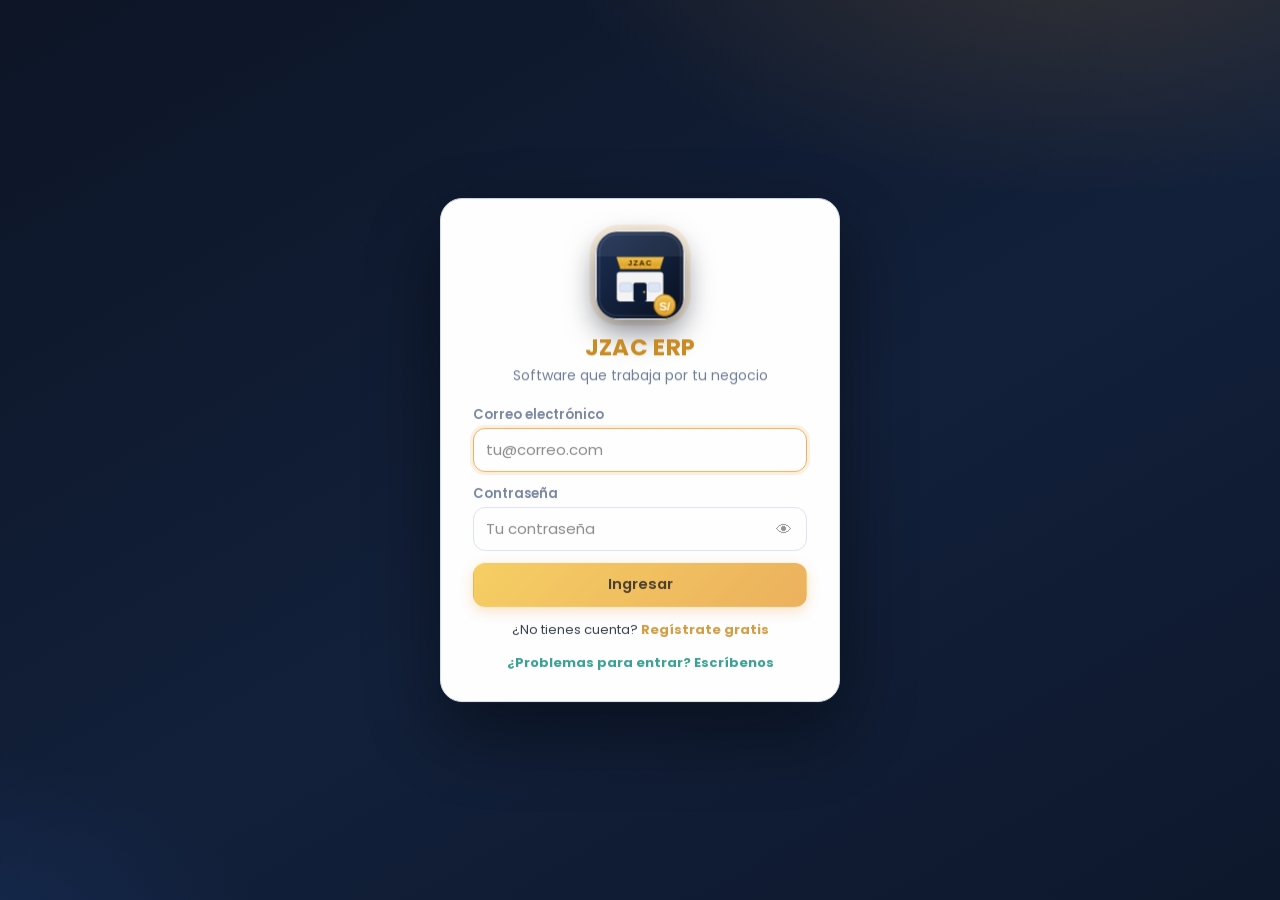
==== erp/index.html @ c8a7e1b5 "ERP v1.18.1: corrige documentos fiscales y consulta DNI/RUC en ventas y clientes" ====
<!DOCTYPE html>
<html lang="es">
<head>
  <meta charset="UTF-8">
  <meta name="viewport" content="width=device-width, initial-scale=1.0, viewport-fit=cover">
  <meta name="theme-color" content="#0D1526">
  <meta name="mobile-web-app-capable" content="yes">
  <meta name="apple-mobile-web-app-capable" content="yes">
  <meta name="apple-mobile-web-app-status-bar-style" content="default">
  <meta name="apple-mobile-web-app-title" content="JZAC ERP">
  <meta name="description" content="JZAC ERP - Sistema de gestion empresarial: ventas, inventario, fiados y reportes.">
  <title>JZAC ERP</title>
  <link rel="manifest" href="./manifest.json">
  <link rel="apple-touch-icon" href="./icons/icon-192.png">
  <link rel="icon" href="./icons/icon-192.png">
  <link rel="preload" as="font" type="font/woff2" href="./css/fonts/poppins-700.woff2" crossorigin>
  <link rel="preload" as="font" type="font/woff2" href="./css/fonts/poppins-500.woff2" crossorigin>
  <link rel="stylesheet" href="./css/app.css">
</head>
<body>
  <div id="toast"></div>
  <div id="modal-root"></div>
  <div id="app">
    <div id="splash" class="splash">
      <img src="./icons/icono.svg" alt="JZAC ERP" class="splash-logo">
      <h1>JZAC ERP</h1>
      <p>Software que trabaja por tu negocio</p>
    </div>
  </div>
  <script src="./lib/gsap.min.js"></script>
  <script src="./js/db.js"></script>
  <script src="./js/license.js"></script>
  <script src="./js/auth.js"></script>
  <script src="./js/ui.js"></script>
  <script src="./js/padron.js"></script>
  <script src="./js/scanner.js"></script>
  <script src="./js/modules/cajon.js"></script>
  <script src="./js/modules/backup.js"></script>
  <script src="./js/modules/dashboard.js"></script>
  <script src="./js/modules/ventas.js"></script>
  <script src="./js/modules/inventario.js"></script>
  <script src="./js/modules/clientes.js"></script>
  <script src="./js/modules/fiados.js"></script>
  <script src="./js/modules/proveedores.js"></script>
  <script src="./js/modules/gastos.js"></script>
  <script src="./js/modules/caja.js"></script>
  <script src="./js/modules/reportes.js"></script>
  <script src="./js/modules/config.js"></script>
  <script src="./js/app.js"></script>
</body>
</html>
---- erp/css/app.css ----
@font-face { font-family: 'Poppins'; font-style: normal; font-weight: 400; font-display: swap; src: url('./fonts/poppins-400.woff2') format('woff2'); }
@font-face { font-family: 'Poppins'; font-style: normal; font-weight: 500; font-display: swap; src: url('./fonts/poppins-500.woff2') format('woff2'); }
@font-face { font-family: 'Poppins'; font-style: normal; font-weight: 600; font-display: swap; src: url('./fonts/poppins-600.woff2') format('woff2'); }
@font-face { font-family: 'Poppins'; font-style: normal; font-weight: 700; font-display: swap; src: url('./fonts/poppins-700.woff2') format('woff2'); }

/* ============================================================
   JZAC ERP · Design System 1.8 — navy + dorado
   ============================================================ */
:root {
  --navy: #0A1020;
  --navy-2: #0D1526;
  --navy-3: #12203A;
  --navy-4: #1A2A4A;
  --oro: #E9A13B;
  --dorado: #E9A13B;
  --oro-c: #F5C542;
  --oro-osc: #C9891C;
  --grad-oro: linear-gradient(135deg, #F5C542, #E9A13B);
  --grad-navy: linear-gradient(160deg, #0D1526, #0A1020);

  --bg: #F2F5FA;
  --superficie: #FFFFFF;
  --superficie-2: #E8EDF6;
  --borde: #D6DFEE;
  --borre-suave: #E3EAF5;
  --texto: #0D1526;
  --texto-suave: #5C6E8C;
  --verde: #0E8450;
  --verde-c: #18B268;
  --rojo: #E5484D;
  --rojo-osc: #C62A2F;
  --naranja: #E8890C;
  --azul: #2B6DE5;
  --gris: #6B7A99;
  --sombra: 0 8px 28px rgba(10, 16, 32, .08);
  --sombra-alta: 0 18px 50px rgba(10, 16, 32, .16);
  --radio: 16px;
  --radio-ctrl: 12px;
}
[data-tema='oscuro'] {
  --navy: #E8EEFA;
  --bg: #0A1020;
  --superficie: #121B31;
  --superficie-2: #18233D;
  --borre-suave: #1C2947;
  --borde: #243354;
  --texto: #E8EEFA;
  --texto-suave: #8FA1C2;
  --verde: #16B96A;
  --verde-c: #22C55E;
  --rojo: #F2555A;
  --rojo-osc: #B3262B;
  --naranja: #F0A03C;
  --azul: #5A93F0;
  --gris: #7284A8;
  --oro: #F0B052;
  --dorado: #F0B052;
  --sombra: 0 8px 28px rgba(0, 0, 0, .35);
  --sombra-alta: 0 18px 50px rgba(0, 0, 0, .5);
}

* { margin: 0; padding: 0; box-sizing: border-box; }
html { -webkit-text-size-adjust: 100%; }
body {
  font-family: 'Poppins', system-ui, -apple-system, 'Segoe UI', Roboto, sans-serif;
  font-size: 15px; line-height: 1.45; color: var(--texto);
  background: var(--bg); min-height: 100dvh;
  transition: background .25s, color .25s;
}
b, strong { font-weight: 600; }
h1, h2, h3 { font-weight: 700; letter-spacing: -.01em; }
h1 { font-size: 1.45rem; }
h2 { font-size: 1.25rem; }
h3 { font-size: 1.05rem; }
a { color: var(--azul); }
img { max-width: 100%; }
input, select, textarea, button { font: inherit; color: inherit; }
:focus-visible { outline: 2px solid var(--oro); outline-offset: 1px; }
::selection { background: rgba(233, 161, 59, .3); }
.texto-suave { color: var(--texto-suave); }
.rojo { color: var(--rojo); }

/* ---------- botones ---------- */
.btn {
  display: inline-flex; align-items: center; justify-content: center; gap: 7px;
  padding: 10px 16px; min-height: 42px; border: 1px solid var(--borde);
  border-radius: var(--radio-ctrl); background: var(--superficie); color: var(--texto);
  font-weight: 600; font-size: .92rem; cursor: pointer; text-decoration: none;
  transition: background .15s, border-color .15s, transform .12s, box-shadow .15s;
}
.btn:hover { border-color: var(--oro); }
.btn:active { transform: scale(.97); }
.btn-sm { padding: 6px 11px; min-height: 34px; font-size: .84rem; }
.btn-primario {
  background: var(--grad-oro); border-color: transparent; color: #241703;
  box-shadow: 0 4px 14px rgba(233, 161, 59, .35);
}
.btn-primario:hover { filter: brightness(1.06); box-shadow: 0 6px 18px rgba(233, 161, 59, .45); border-color: transparent; }
.btn-suave { background: var(--superficie-2); border-color: transparent; }
.btn-suave:hover { background: var(--borde); border-color: transparent; }
.btn-aceptar { background: var(--verde); border-color: transparent; color: #fff; }
.btn-aceptar:hover { filter: brightness(1.08); border-color: transparent; }
.btn-peligro { background: var(--rojo); border-color: transparent; color: #fff; }
.btn-peligro:hover { background: var(--rojo-osc); border-color: transparent; }
.btn-dorado { background: var(--grad-oro); border-color: transparent; color: #241703; }
.btn-dorado:hover { filter: brightness(1.06); border-color: transparent; }
.btn-whatsapp { background: var(--verde); border-color: transparent; color: #fff; }
.btn-whatsapp:hover { filter: brightness(1.08); border-color: transparent; }
.btn[disabled] { opacity: .5; cursor: not-allowed; }

/* ---------- nav lateral ---------- */
.nav {
  position: fixed; inset: 0 auto 0 0; width: 232px; z-index: 60;
  display: flex; flex-direction: column; gap: 2px; padding: 14px 10px;
  background: var(--grad-navy); color: #C9D4EA;
}
.nav-brand { display: flex; align-items: center; gap: 10px; padding: 6px 8px 14px; }
.nav-brand img { width: 34px; height: 34px; border-radius: 9px; }
.nav-brand div { font-weight: 700; color: #fff; line-height: 1.15; }
.nav-brand small { display: block; font-weight: 400; font-size: .72rem; color: var(--oro); }
.nav a {
  display: flex; align-items: center; gap: 10px; padding: 10px 12px;
  border-radius: var(--radio-ctrl); color: #C9D4EA; text-decoration: none;
  font-weight: 500; font-size: .9rem; transition: background .15s, color .15s;
}
.nav a:hover { background: rgba(233, 161, 59, .1); color: #fff; }
.nav a.active {
  background: var(--grad-oro); color: #241703; font-weight: 600;
  box-shadow: 0 4px 12px rgba(233, 161, 59, .3);
}
.nav a .ico { width: 20px; text-align: center; font-size: 1rem; }
#nav-scrim { display: none; }

/* ---------- main / topbar ---------- */
.main { margin-left: 232px; min-height: 100dvh; display: flex; flex-direction: column; }
.topbar {
  position: sticky; top: 0; z-index: 40; display: flex; align-items: center; gap: 14px;
  padding: 10px 18px;
  background: color-mix(in srgb, var(--superficie) 84%, transparent);
  backdrop-filter: saturate(180%) blur(10px);
  -webkit-backdrop-filter: saturate(180%) blur(10px);
  border-bottom: 1px solid var(--borde);
  box-shadow: 0 1px 0 rgba(233, 161, 59, .12);
}
.topbar h2 { font-size: 19px; font-weight: 800; letter-spacing: -.02em; flex: 1; }
.topbar-fecha { font-size: 13px; color: var(--texto-suave); font-variant-numeric: tabular-nums; white-space: nowrap; }
.topbar-user { font-size: 13px; color: var(--texto-suave); }
.topbar-user b { color: var(--texto); }
.btn-menu { display: none; }
#btn-tema { min-width: 74px; justify-content: center; }
.contenido { padding: 24px; max-width: 1120px; margin: 0 auto; width: 100%; flex: 1; }
.trial-bar {
  display: flex; align-items: center; justify-content: space-between; gap: 10px; flex-wrap: wrap;
  padding: 10px 18px; background: rgba(233, 161, 59, .14); border-bottom: 1px solid rgba(233, 161, 59, .3);
  color: var(--texto); font-size: .88rem;
}

/* ---------- secciones / tarjetas ---------- */
.seccion-titulo { display: flex; align-items: center; gap: 9px; font-size: 1.05rem; font-weight: 700; margin: 4px 0 12px; }
.seccion-titulo::before { content: ''; width: 5px; height: 20px; border-radius: 3px; background: var(--grad-oro); }
.card {
  min-width: 0;
  background: var(--superficie); border: 1px solid var(--borde); border-radius: var(--radio);
  padding: 16px; box-shadow: var(--sombra);
}
.stat { position: relative; min-height: 118px; padding-top: 18px; overflow: hidden; }
.stat .stat-titulo { font-size: 12.5px; color: var(--texto-suave); font-weight: 700; text-transform: uppercase; letter-spacing: .5px; padding-right: 52px; }
.stat .stat-valor {
  font-size: clamp(20px, 2.4vw, 28px); font-weight: 800; margin-top: 8px;
  white-space: nowrap; font-variant-numeric: tabular-nums; letter-spacing: -.6px; line-height: 1.15;
  overflow: hidden; text-overflow: ellipsis;
}
.stat .stat-icono {
  position: absolute; top: 16px; right: 16px;
  width: 40px; height: 40px;
  display: flex; align-items: center; justify-content: center;
  font-size: 20px; font-weight: 800;
  background: var(--bg); border: 1px solid var(--borde);
  border-radius: 12px; opacity: .95;
}
.stat.verde { border-top: 4px solid var(--verde-c); }
.stat.verde .stat-icono { color: var(--verde); }
.stat.dorado { border-top: 4px solid var(--oro); }
.stat.dorado .stat-icono { color: var(--oro-osc); }
.stat.rojo { border-top: 4px solid var(--rojo); }
.stat.rojo .stat-icono { color: var(--rojo); }
.stat.azul { border-top: 4px solid var(--azul); }
.stat.azul .stat-icono { color: var(--azul); }
.stat.gris { border-top: 4px solid var(--texto-suave); }
.stat.gris .stat-icono { color: var(--texto-suave); }
.resumen-general { display: grid; grid-template-columns: repeat(auto-fit, minmax(155px, 1fr)); gap: 12px; margin-bottom: 16px; }
.resumen-fila { display: flex; align-items: center; justify-content: space-between; padding: 9px 0; border-bottom: 1px dashed var(--borre-suave); font-size: .9rem; }
.resumen-fila:last-child { border-bottom: 0; }
.resumen-fila b { font-variant-numeric: tabular-nums; }

/* ---------- formularios ---------- */
label { display: block; font-size: .82rem; font-weight: 600; margin: 0 0 4px; color: var(--texto-suave); }
input, select, textarea {
  width: 100%; padding: 10px 12px; min-height: 44px; border: 1px solid var(--borde);
  border-radius: var(--radio-ctrl); background: var(--superficie); color: var(--texto);
  font-size: 15px; transition: border-color .15s, box-shadow .15s;
}
input:focus, select:focus, textarea:focus { border-color: var(--oro); box-shadow: 0 0 0 3px rgba(233, 161, 59, .18); outline: none; }
.fila { display: grid; grid-template-columns: minmax(0, 1fr) minmax(0, 1fr); gap: 12px; }
.campo { margin-bottom: 12px; }
.checks { display: flex; flex-direction: column; gap: 8px; }
.checks label { display: flex; align-items: center; gap: 8px; font-weight: 500; color: var(--texto); margin: 0; font-size: .88rem; }
.checks input { width: auto; min-height: auto; }

/* ---------- tablas ---------- */
.tabla-wrap { overflow-x: auto; border: 1px solid var(--borde); border-radius: var(--radio); background: var(--superficie); box-shadow: var(--sombra); }
table { width: 100%; border-collapse: collapse; font-size: .88rem; min-width: 560px; }
th {
  text-align: left; padding: 11px 13px; font-size: .7rem; font-weight: 700; text-transform: uppercase;
  letter-spacing: .06em; color: var(--texto-suave); background: var(--superficie-2); border-bottom: 1px solid var(--borde);
  white-space: nowrap;
}
td { padding: 11px 13px; border-bottom: 1px solid var(--borre-suave); vertical-align: middle; }
tr:last-child td { border-bottom: 0; }
tbody tr { transition: background .12s; }
tbody tr:hover { background: rgba(233, 161, 59, .05); }
.tabla-wrap a { color: var(--verde-c); font-weight: 600; text-decoration: underline; }
.num { text-align: right; font-variant-numeric: tabular-nums; }
.acciones { display: flex; gap: 6px; flex-wrap: wrap; }

/* ---------- badges ---------- */
.badge { display: inline-flex; align-items: center; padding: 3px 10px; border-radius: 99px; font-size: .72rem; font-weight: 700; }
.badge-verde { background: rgba(22, 185, 106, .16); color: var(--verde); }
.badge-rojo { background: rgba(229, 72, 77, .16); color: var(--rojo); }
.badge-dorado { background: rgba(233, 161, 59, .18); color: var(--oro-osc); }
[data-tema='oscuro'] .badge-dorado { color: var(--oro); }
.badge-azul { background: rgba(43, 109, 229, .16); color: var(--azul); }
.badge-gris { background: rgba(107, 122, 153, .16); color: var(--gris); }

/* ---------- modal ---------- */
.modal-fondo {
  position: fixed; inset: 0; z-index: 80; display: flex; align-items: center; justify-content: center;
  padding: 16px; background: rgba(10, 16, 32, .55); backdrop-filter: blur(3px);
}
.modal {
  width: 100%; max-width: 480px; max-height: 90dvh; overflow-y: auto;
  background: var(--superficie); border: 1px solid var(--borde); border-radius: var(--radio);
  padding: 18px; box-shadow: var(--sombra-alta); animation: modalSube .22s ease;
}
.modal.amplio { max-width: 720px; }
.modal-hdr { display: flex; align-items: center; justify-content: space-between; gap: 10px; margin-bottom: 14px; }
.modal-hdr .cierre {
  width: 34px; height: 34px; border: 0; border-radius: 10px; background: var(--superficie-2);
  color: var(--texto-suave); font-size: 1.2rem; cursor: pointer; transition: background .15s, color .15s;
}
.modal-hdr .cierre:hover { background: var(--rojo); color: #fff; }
.modal-pie { display: flex; justify-content: flex-end; gap: 8px; flex-wrap: wrap; margin-top: 16px; }
@keyframes modalSube { from { opacity: 0; transform: translateY(14px) scale(.98); } to { opacity: 1; transform: none; } }

/* ---------- toasts ---------- */
#toast { position: fixed; bottom: calc(22px + env(safe-area-inset-bottom, 0px)); left: 50%; transform: translateX(-50%); z-index: 90; display: flex; flex-direction: column; gap: 8px; align-items: center; pointer-events: none; }
.toast-item {
  padding: 11px 18px; border-radius: 999px; background: var(--navy-3); color: #fff;
  font-size: .88rem; font-weight: 600; box-shadow: var(--sombra-alta); border: 1px solid rgba(233, 161, 59, .35);
}
[data-tema='oscuro'] .toast-item { background: #1A2A4A; }
.toast-item.bien { background: var(--verde); border-color: transparent; box-shadow: 0 10px 26px rgba(14, 132, 80, .4); }
.toast-item.mal { background: var(--rojo); border-color: transparent; box-shadow: 0 10px 26px rgba(229, 72, 77, .4); }

/* ---------- vacío ---------- */
.vacio { text-align: center; padding: 44px 18px; color: var(--texto-suave); }
.vacio .big { font-size: 2.6rem; margin-bottom: 8px; }

/* ---------- splash ---------- */
.splash {
  position: fixed; inset: 0; z-index: 200; display: flex; flex-direction: column; align-items: center; justify-content: center; gap: 14px;
  background: radial-gradient(1.2fr 1.2fr at 50% 38%, #12203A 0%, #0A1020 62%); color: #fff;
  transition: opacity .4s, visibility .4s;
}
.splash.hidden { opacity: 0; visibility: hidden; pointer-events: none; }
.splash-logo { width: 86px; height: 86px; border-radius: 22px; box-shadow: 0 0 0 3px rgba(233, 161, 59, .5), 0 14px 40px rgba(0, 0, 0, .45); animation: respiro 2s ease-in-out infinite; }
.splash h1 { color: var(--oro-c); font-size: 1.3rem; letter-spacing: .02em; }
.splash p { color: #8FA1C2; font-size: .85rem; }
@keyframes respiro { 0%, 100% { transform: scale(1); } 50% { transform: scale(1.05); } }

/* ---------- auth / licencia ---------- */
.auth {
  min-height: 100dvh; display: flex; align-items: center; justify-content: center; padding: 20px;
  background:
    radial-gradient(900px 480px at 85% -10%, rgba(233, 161, 59, .18), transparent 60%),
    radial-gradient(700px 420px at -10% 110%, rgba(43, 109, 229, .16), transparent 60%),
    linear-gradient(150deg, #0D1526 0%, #12203A 55%, #0A1020 140%);
}
.auth-caja {
  background: var(--superficie); border: 1px solid var(--borde);
  border-radius: 22px; padding: 32px; width: 100%; max-width: 400px;
  box-shadow: 0 30px 80px rgba(0, 0, 0, .45);
}
.auth-logo { display: flex; justify-content: center; margin-bottom: 12px; }
.auth-logo img {
  width: 88px; height: 88px; border-radius: 24px;
  box-shadow: 0 12px 28px rgba(10, 16, 32, .5), 0 0 0 6px rgba(233, 161, 59, .16);
}
.auth-titulo { text-align: center; font-size: 23px; font-weight: 800; color: var(--oro-osc); letter-spacing: .3px; }
[data-tema='oscuro'] .auth-titulo { color: var(--oro); }
.auth-sub { text-align: center; color: var(--texto-suave); font-size: 14px; margin-bottom: 18px; }
.auth-enlace { text-align: center; margin-top: 14px; font-size: 13px; }
.auth-enlace a { color: var(--oro-osc); font-weight: 700; text-decoration: none; cursor: pointer; }
[data-tema='oscuro'] .auth-enlace a { color: var(--oro); }
.auth-input-wrap { position: relative; }
.auth-input-wrap input { padding-right: 44px; }
.auth-eye {
  position: absolute; right: 6px; top: 50%; transform: translateY(-50%);
  width: 34px; height: 34px; border: 0; border-radius: 9px; background: transparent;
  font-size: 1rem; cursor: pointer; opacity: .55; transition: opacity .15s, background .15s;
}
.auth-eye:hover, .auth-eye.on { opacity: 1; background: var(--superficie-2); }
.auth-caps {
  display: flex; align-items: center; gap: 6px; margin-top: 6px;
  font-size: 12px; font-weight: 600; color: var(--naranja);
}
.auth-fuerza { margin-top: 6px; font-size: 12px; color: var(--texto-suave); }
.auth-fuerza.ok { color: var(--verde-c); font-weight: 600; }
.campo-error { margin-top: 5px; font-size: 12.5px; font-weight: 600; color: var(--rojo); }
.input-mal { border-color: var(--rojo) !important; box-shadow: 0 0 0 3px rgba(229, 72, 77, .15) !important; }
.btn .spin {
  width: 14px; height: 14px; display: inline-block; vertical-align: -2px;
  border: 2px solid currentColor; border-right-color: transparent; border-radius: 50%;
  animation: gira .6s linear infinite;
}
@keyframes gira { to { transform: rotate(360deg); } }

/* ---------- lock / licencia ---------- */
.bloqueada { text-align: center; max-width: 460px; }
.bloqueada .gran { font-size: 40px; }
.bloqueada h2 { margin: 10px 0 6px; }
.bloqueada p { color: var(--texto-suave); font-size: 14px; }

/* ---------- POS / carrito ---------- */
.pos-grid { display: grid; gap: 16px; }
.pos-lista { display: flex; flex-direction: column; gap: 10px; }
.pos-cobro { align-self: start; }
.scan-caja {
  position: relative; background: #0B1220; border-radius: 14px; overflow: hidden;
  height: 260px; display: flex; align-items: center; justify-content: center;
}
.scan-caja video { width: 100%; height: 100%; object-fit: cover; }
.scan-reticula {
  position: absolute; inset: 0; pointer-events: none;
  display: flex; align-items: center; justify-content: center;
}
.scan-reticula::before {
  content: ""; width: 66%; height: 58%;
  border: 2px solid rgba(233, 161, 59, .85); border-radius: 14px;
  box-shadow: 0 0 0 9999px rgba(11, 18, 32, .45);
  animation: pulso 1.6s ease-in-out infinite;
}
@keyframes pulso { 0%, 100% { opacity: 1; } 50% { opacity: .45; } }
.scan-aviso {
  position: absolute; left: 0; right: 0; bottom: 0;
  background: rgba(11, 18, 32, .78); color: #EAF0FA; font-size: 12.5px;
  padding: 8px 12px; text-align: center; white-space: nowrap; overflow: hidden; text-overflow: ellipsis;
}
.scan-manual {
  width: 100%; margin-top: 10px; padding: 11px 12px; font-size: 15px;
  border: 1px solid var(--borde); border-radius: 10px; font-family: inherit; background: var(--superficie);
}
.scan-btn-fila { display: flex; align-items: flex-end; gap: 8px; flex-wrap: wrap; }
.scan-btn-fila > div { flex: 1 1 220px; min-width: 0; }
.scan-ticket { margin-top: 10px; border: 1px solid var(--borde); border-radius: 12px; background: var(--superficie); overflow: hidden; }
.ticket-cab { padding: 9px 12px; font-size: 13px; font-weight: 600; color: var(--texto); border-bottom: 1px solid var(--borde); }
.ticket-lista { max-height: 30dvh; overflow-y: auto; }
.ticket-item { display: flex; align-items: center; gap: 10px; padding: 8px 12px; border-bottom: 1px solid var(--borde); }
.ticket-item:last-child { border-bottom: 0; }
.ticket-item.nuevo { animation: ticketIn .4s ease; }
@keyframes ticketIn { from { background: rgba(24, 178, 104, .20); } to { background: transparent; } }
.ticket-num { flex: 0 0 24px; width: 24px; height: 24px; border-radius: 50%; display: flex; align-items: center; justify-content: center; font-size: 11.5px; background: var(--superficie-2); color: var(--texto-suave); font-weight: 600; }
.ticket-nom { flex: 1 1 auto; min-width: 0; font-size: 13.5px; color: var(--texto); line-height: 1.25; }
.ticket-nom small { display: block; color: var(--texto-suave); font-size: 11.5px; margin-top: 1px; }
.ticket-imp { flex: 0 0 auto; font-weight: 600; font-size: 13.5px; }
.ticket-vacio { padding: 16px 12px; color: var(--texto-suave); font-size: 12.5px; text-align: center; }
.ticket-total { display: flex; justify-content: space-between; align-items: center; padding: 10px 12px; border-top: 1px solid var(--borde); }
.ticket-total span { font-size: 12px; letter-spacing: .06em; color: var(--texto-suave); font-weight: 600; }
.ticket-total b { font-size: 20px; }
.ticket-btns { display: flex; gap: 8px; padding: 0 12px 12px; }
.ticket-btns .btn { flex: 1; }
.pos-toggle { display: flex; align-items: center; gap: 14px; justify-content: space-between; padding: 12px 14px; border: 1px solid var(--borde); border-radius: 12px; background: var(--superficie); cursor: pointer; }
.pos-toggle > span { display: flex; flex-direction: column; gap: 3px; min-width: 0; }
.pos-toggle b { font-size: 14px; color: var(--texto); }
.pos-toggle small { color: var(--texto-suave); font-size: 12px; line-height: 1.4; }
.switch { appearance: none; -webkit-appearance: none; flex: 0 0 auto; width: 46px; height: 26px; border-radius: 999px; background: var(--superficie-2); border: 1px solid var(--borde); position: relative; cursor: pointer; transition: background .18s, border-color .18s; margin: 0; }
.switch::after { content: ""; position: absolute; top: 2px; left: 2px; width: 20px; height: 20px; border-radius: 50%; background: #fff; box-shadow: 0 1px 3px rgba(0, 0, 0, .28); transition: transform .18s; }
.switch:checked { background: var(--verde-c); border-color: var(--verde-c); }
.switch:checked::after { transform: translateX(20px); }
.pos-aviso { padding: 12px 14px; border-radius: 12px; background: var(--superficie-2); color: var(--texto-suave); font-size: 12.5px; line-height: 1.5; }
.pos-aviso b { color: var(--texto); }
.pos-peligro { margin-top: 4px; display: flex; flex-direction: column; gap: 5px; align-items: flex-start; }
.pos-peligro small { color: var(--texto-suave); font-size: 12px; }
.pos-carrito { container-type: inline-size; }
.pos-carrito .tabla-wrap table { width: 100%; min-width: 0; table-layout: fixed; }
.pos-carrito .tabla-wrap th { padding: 7px 4px; font-size: 11.5px; white-space: nowrap; overflow: hidden; }
.pos-carrito .tabla-wrap td { padding: 6px 4px; font-size: 12.5px; white-space: nowrap; overflow: hidden; }
.pos-carrito .tabla-wrap td:first-child { text-overflow: ellipsis; }
.pos-carrito .tabla-wrap th:nth-child(2), .pos-carrito .tabla-wrap td:nth-child(2) { width: 46px; text-align: center; }
.pos-carrito .tabla-wrap th:nth-child(3), .pos-carrito .tabla-wrap td:nth-child(3) { width: 54px; text-align: right; }
.pos-carrito .tabla-wrap th:nth-child(4), .pos-carrito .tabla-wrap td:nth-child(4) { width: 74px; text-align: right; }
.pos-carrito .tabla-wrap th:nth-child(5), .pos-carrito .tabla-wrap td:nth-child(5) { width: 32px; text-align: center; }
.pos-carrito .tabla-wrap .btn-sm { padding: 3px 6px; font-size: 13px; line-height: 1.1; }
@container (max-width: 270px) {
  .pos-carrito .tabla-wrap th:nth-child(3),
  .pos-carrito .tabla-wrap td:nth-child(3) { display: none; }
}
.carrito-pie {
  display: flex; justify-content: space-between; align-items: baseline; gap: 10px;
  margin-top: 12px; padding-top: 12px; border-top: 1px dashed var(--borde);
  font-size: 14px;
}
.carrito-pie b { font-size: 17px; font-variant-numeric: tabular-nums; color: var(--texto); }
@keyframes destello { from { box-shadow: 0 0 0 0 rgba(24, 178, 104, .5); } to { box-shadow: 0 0 0 16px rgba(24, 178, 104, 0); } }
.pos-carrito.destella { animation: destello .55s ease-out; }
.cobro-total {
  background: var(--bg); border: 1px solid var(--borde);
  border-radius: 10px; padding: 12px 14px; margin: 4px 0 14px;
  display: flex; flex-direction: column; gap: 4px;
}
.cobro-total > div { font-size: 14px; color: var(--texto-suave); }
.cobro-total b { font-variant-numeric: tabular-nums; }
.cobro-total #tot-final {
  font-size: 26px; font-weight: 800; color: var(--texto);
  margin-top: 2px; letter-spacing: -.02em; line-height: 1.1;
}

/* ---------- grilla táctil de productos ---------- */
.mas-vendidos { display: flex; gap: 8px; overflow-x: auto; padding: 2px 2px 8px; margin-bottom: 10px; -webkit-overflow-scrolling: touch; }
.mas-vendidos::-webkit-scrollbar { height: 6px; }
.mas-vendidos::-webkit-scrollbar-thumb { background: var(--borde); border-radius: 999px; }
.mv-titulo { align-self: center; font-size: 12px; font-weight: 700; color: var(--texto-suave); white-space: nowrap; }
.chip {
  flex-shrink: 0; display: flex; flex-direction: column; align-items: flex-start; gap: 2px;
  background: var(--superficie); border: 1px solid var(--borde); border-radius: 12px;
  padding: 8px 12px; cursor: pointer; font-family: inherit; text-align: left;
  transition: border-color .15s ease, transform .15s ease;
}
.chip:hover, .chip:focus-visible { border-color: var(--oro); transform: translateY(-2px); }
.chip span { font-size: 12.5px; font-weight: 600; color: var(--texto); max-width: 120px; overflow: hidden; text-overflow: ellipsis; white-space: nowrap; }
.chip b { font-size: 13px; color: var(--verde); }
.preview-prod { margin-top: 6px; font-size: 13px; color: var(--texto); min-height: 0; }
.preview-prod b { color: var(--texto); }
.txt-rojo { color: var(--rojo); }
.gp-foto { width: 54px; height: 54px; border-radius: 12px; overflow: hidden; display: flex; align-items: center; justify-content: center; background: var(--bg); flex-shrink: 0; }
.gp-foto img { width: 100%; height: 100%; object-fit: cover; display: block; }
.gp-ini { font-size: 22px; font-weight: 800; color: var(--verde-c); }
.gp-foto-mini { width: 34px; height: 34px; border-radius: 8px; object-fit: cover; vertical-align: middle; margin-right: 8px; }
.gp-cats { display: flex; gap: 6px; overflow-x: auto; padding: 2px 2px 8px; -webkit-overflow-scrolling: touch; }
.gp-cat {
  flex-shrink: 0; background: var(--superficie); border: 1px solid var(--borde); color: var(--texto);
  border-radius: 999px; padding: 6px 14px; font-size: 13px; font-weight: 600; cursor: pointer; font-family: inherit;
  transition: background .15s ease, color .15s ease;
}
.gp-cat:hover { border-color: var(--oro); }
.gp-cat.activa { background: var(--grad-oro); color: #241703; border-color: transparent; }
.gp-red { display: grid; grid-template-columns: repeat(auto-fill, minmax(86px, 1fr)); gap: 8px; margin-top: 8px; }
.gp-item {
  display: flex; flex-direction: column; align-items: center; gap: 5px;
  background: var(--superficie); border: 1px solid var(--borde); border-radius: 12px;
  padding: 10px 4px 8px; cursor: pointer; font-family: inherit; text-align: center;
  transition: border-color .15s ease, transform .15s ease, box-shadow .15s ease;
}
.gp-item:hover { border-color: var(--oro); transform: translateY(-2px); box-shadow: var(--sombra); }
.gp-item:disabled { opacity: .55; }
.gp-nombre { font-size: 12px; line-height: 1.15; color: var(--texto); max-width: 96%; display: -webkit-box; -webkit-line-clamp: 2; -webkit-box-orient: vertical; overflow: hidden; }
.gp-precio { font-size: 12.5px; font-weight: 800; color: var(--oro-osc); }
[data-tema='oscuro'] .gp-precio { color: var(--oro); }

/* ---------- pasos / wizard ---------- */
.steps-viewport { overflow: hidden; }
.steps { display: flex; gap: 6px; margin-bottom: 14px; }
.steps .st { flex: 1; height: 5px; border-radius: 99px; background: var(--superficie-2); }
.steps .st.on { background: var(--grad-oro); }

/* ---------- avisos ---------- */
.aviso-cuenta, .aviso-respaldo {
  padding: 12px 14px; border-radius: var(--radio-ctrl); font-size: .88rem; margin: 10px 0;
  background: rgba(233, 161, 59, .14); border: 1px solid rgba(233, 161, 59, .35); color: var(--texto);
}
.aviso-cuenta .texto-suave, .aviso-respaldo .texto-suave { color: var(--texto-suave); }
[data-tema='oscuro'] .aviso-cuenta, [data-tema='oscuro'] .aviso-respaldo { background: rgba(233, 161, 59, .12); }
.aviso-cuenta a, .aviso-respaldo a { color: var(--verde-c); font-weight: 600; }

/* ---------- cursor custom (desktop) ---------- */
.cursor-ring, .cursor-dot { display: none; }
@media (hover: hover) and (pointer: fine) {
  .cursor-ring, .cursor-dot { display: block; position: fixed; top: 0; left: 0; z-index: 300; pointer-events: none; border-radius: 50%; }
  .cursor-ring { width: 30px; height: 30px; border: 2px solid var(--oro); opacity: .55; transition: transform .18s ease, opacity .18s; transform: translate(-50%, -50%); }
  .cursor-dot { width: 5px; height: 5px; background: var(--oro); transform: translate(-50%, -50%); }
  body:hover .cursor-ring { opacity: .85; }
}

/* ---------- reveal (entrada scroll) ---------- */
.reveal { opacity: 0; transform: translateY(16px); transition: opacity .45s ease, transform .45s ease; }
.reveal.on { opacity: 1; transform: none; }

/* ---------- helpers / layouts ---------- */
.grid { display: grid; gap: 16px; }
.grid-4 { grid-template-columns: repeat(4, 1fr); }
.grid-3 { grid-template-columns: repeat(3, 1fr); }
.grid-2 { grid-template-columns: repeat(2, 1fr); }
.panel-hdr { display: flex; justify-content: space-between; align-items: center; gap: 10px; margin-bottom: 14px; flex-wrap: wrap; }
.btn-bloco { width: 100%; justify-content: center; }
.campo-check { font-size: 14px; color: var(--texto-suave); }
.desglose { display: flex; flex-direction: column; }
.desglose-fila { display: flex; justify-content: space-between; align-items: baseline; gap: 14px; padding: 11px 2px; border-bottom: 1px dashed var(--borde); font-size: 15px; }
.desglose-fila:last-child { border-bottom: none; }
.desglose-fila b { white-space: nowrap; font-variant-numeric: tabular-nums; }
.desglose-fila.desglose-total { border-top: 2px solid var(--borde); border-bottom: none; margin-top: 6px; padding-top: 13px; font-size: 16.5px; font-weight: 800; }
.estado-respaldo { font-size: 13px; color: var(--texto-suave); margin-bottom: 12px; line-height: 1.7; }
.derecha { text-align: right; }
.center { text-align: center; }
.negrita { font-weight: 700; }
.maxw600 { max-width: 600px; }
.mt16 { margin-top: 16px; }
.monto { font-variant-numeric: tabular-nums; font-weight: 700; }

/* ---------- utilidades ---------- */
.strip-inner { display: flex; gap: 10px; overflow-x: auto; padding-bottom: 4px; }
.hero-title { font-size: 1.3rem; font-weight: 700; margin-bottom: 4px; }
.dev-q { font-variant-numeric: tabular-nums; }
.desliza { display: none; }

/* ---------- responsive ---------- */
#nav-scrim { display: none; }
@media (max-width: 900px) {
  .grid-4 { grid-template-columns: repeat(2, 1fr); }
  .grid-3 { grid-template-columns: repeat(2, 1fr); }
}
@media (max-width: 700px) {
  .nav {
    position: fixed; left: 0; top: 0; width: 260px; z-index: 60;
    transform: translateX(-100%); transition: transform .2s;
    height: 100vh; height: 100dvh;
  }
  .nav.abierto { transform: translateX(0); box-shadow: 0 0 60px rgba(0, 0, 0, .5); }
  #nav-scrim {
    display: block; position: fixed; inset: 0; z-index: 55;
    background: rgba(9, 14, 26, .55); opacity: 0; pointer-events: none;
    transition: opacity .2s;
  }
  .nav.abierto + #nav-scrim { opacity: 1; pointer-events: auto; }
  .main { margin-left: 0; }
  .topbar .btn-menu { display: inline-flex; }
  .grid-2 { grid-template-columns: 1fr; }
  .fila { grid-template-columns: 1fr; }
  .contenido { padding: 14px 14px calc(14px + env(safe-area-inset-bottom, 0px)); }
  .topbar { padding: calc(10px + env(safe-area-inset-top, 0px)) 14px 10px; }
  /* como app de celular: iOS hace zoom si el texto es <16px */
  input, select, textarea { font-size: 16px !important; }
  /* áreas táctiles cómodas */
  .btn { min-height: 44px; }
  .btn-sm { min-height: 38px; }
  /* sin rebote/pull-to-refresh del navegador */
  html { overscroll-behavior-y: none; }
  .modal { max-height: 88dvh; }
}
@media (max-width: 480px) {
  .grid-4, .grid-3 { grid-template-columns: 1fr; }
}

/* ---------- PC / laptop: pantalla aprovechada ---------- */
.topbar-fecha { display: none; }
@media (min-width: 901px) {
  .topbar-fecha { display: inline-block; }
  /* POS en 3 columnas: productos | carrito | cobro */
  .pos-grid { align-items: start; grid-template-columns: minmax(0, 1.5fr) minmax(0, 1fr) minmax(320px, 350px); }
  /* modales más cómodos con mouse */
  .modal { max-width: 540px; }
  .modal.amplio { max-width: 780px; }
}
/* tablet/apretado: productos + carrito arriba, cobro abajo a todo el ancho */
@media (min-width: 901px) and (max-width: 1199px) {
  .pos-grid { grid-template-columns: minmax(0, 1.5fr) minmax(0, 1fr); }
  .pos-cobro { grid-column: 1 / -1; }
}
/* escritorio ancho: el cobro se queda a la vista mientras haces scroll */
@media (min-width: 1200px) {
  .pos-cobro { position: sticky; top: 64px; }
}
@media (min-width: 1500px) {
  /* pantallas grandes: aprovechar el ancho en vez de dejar márgenes vacíos */
  .contenido { max-width: 1440px; }
}

/* ---------- print ---------- */
@media print {
  .nav, .topbar, #toast, .modal-pie, .cursor-ring, .cursor-dot, #nav-scrim, .btn, .trial-bar { display: none !important; }
  .main { margin-left: 0; }
  body { background: #fff; color: #000; }
  .card, .tabla-wrap { border: 1px solid #ccc; box-shadow: none; }
  th { background: #eee; color: #000; }
  .contenido { padding: 0; max-width: none; }
}

/* ---------- reduced motion ---------- */
@media (prefers-reduced-motion: reduce) {
  *, *::before, *::after { animation-duration: .01ms !important; transition-duration: .01ms !important; }
  .reveal { opacity: 1; transform: none; }
  .splash-logo { animation: none; }
}
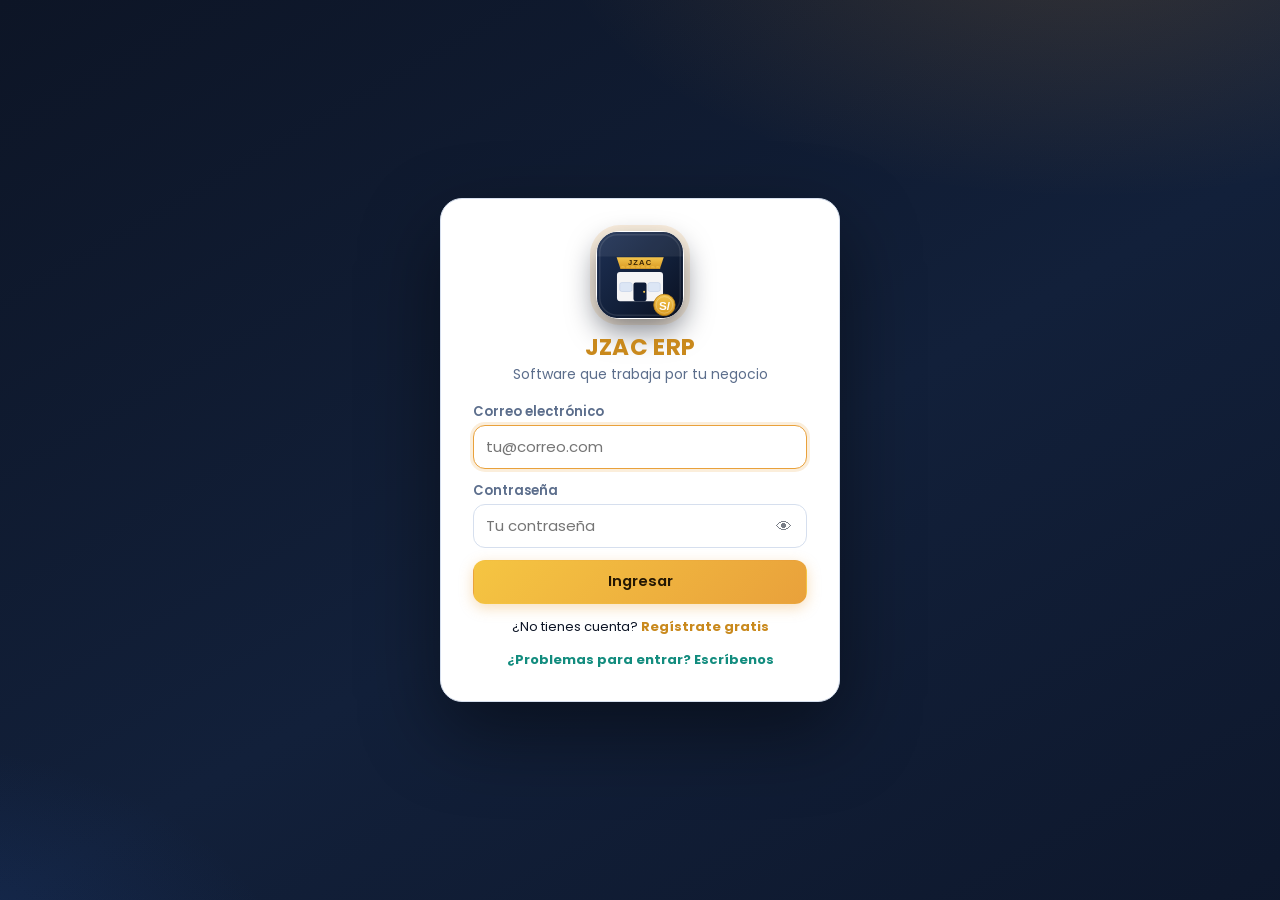
==== commit 10772241: "ERP v1.20.1: licencia firmada por equipo, prueba de 7 dias y bloqueo al vencer" ====
--- a/erp/index.html
+++ b/erp/index.html
@@ -33,6 +33,7 @@
   <script src="./js/auth.js"></script>
   <script src="./js/ui.js"></script>
   <script src="./js/padron.js"></script>
+  <script src="./js/fiscal.js"></script>
   <script src="./js/scanner.js"></script>
   <script src="./js/modules/cajon.js"></script>
   <script src="./js/modules/backup.js"></script>
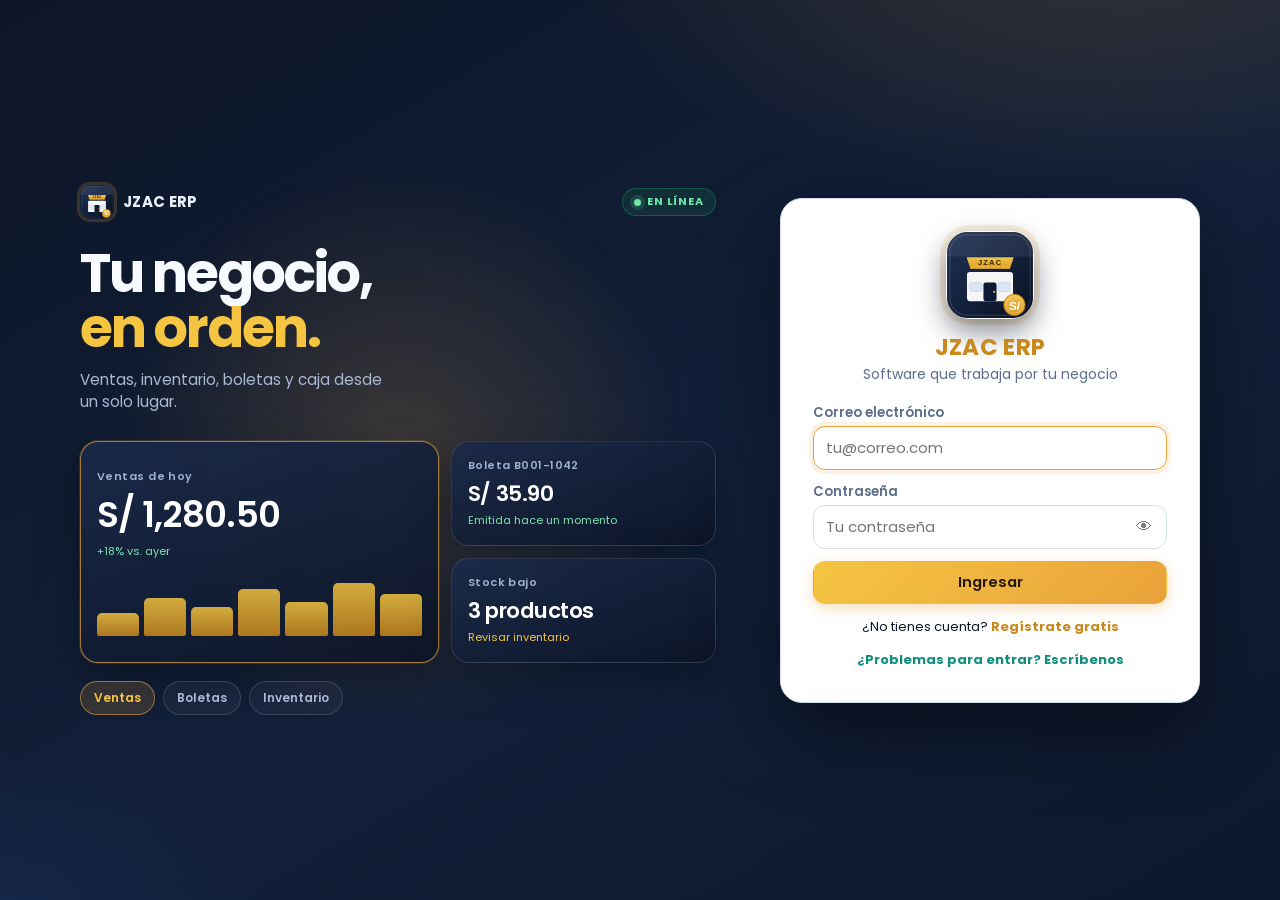
==== commit 44386b75: "ERP v1.20.4: quita consulta automática DNI/RUC y valida documentos" ====
--- a/erp/index.html
+++ b/erp/index.html
@@ -32,7 +32,6 @@
   <script src="./js/license.js"></script>
   <script src="./js/auth.js"></script>
   <script src="./js/ui.js"></script>
-  <script src="./js/padron.js"></script>
   <script src="./js/fiscal.js"></script>
   <script src="./js/scanner.js"></script>
   <script src="./js/modules/cajon.js"></script>
--- a/erp/css/app.css
+++ b/erp/css/app.css
@@ -316,6 +316,101 @@
 }
 .auth-fuerza { margin-top: 6px; font-size: 12px; color: var(--texto-suave); }
 .auth-fuerza.ok { color: var(--verde-c); font-weight: 600; }
+
+/* ---------- login · escena interactiva ---------- */
+.auth-login { overflow: hidden; }
+.auth-escena {
+  --rx: 0deg; --ry: 0deg; --mx: 50%; --my: 50%;
+  width: min(1120px, 100%);
+  display: grid; grid-template-columns: minmax(0, 1.1fr) minmax(340px, 420px);
+  gap: clamp(24px, 5vw, 72px); align-items: center;
+  perspective: 1600px;
+}
+.auth-login .auth-caja {
+  width: 100%; max-width: 420px; justify-self: end;
+  transform: rotateX(calc(var(--rx) * .35)) rotateY(calc(var(--ry) * .35));
+  transition: transform .18s ease-out;
+  animation: authEntra .55s cubic-bezier(.2, .8, .2, 1) both;
+}
+.auth-visual {
+  position: relative; min-width: 0; color: #EAF0FA;
+  transform: rotateX(var(--rx)) rotateY(var(--ry));
+  transform-style: preserve-3d; transition: transform .18s ease-out;
+  animation: avEntra .7s cubic-bezier(.2, .8, .2, 1) both;
+}
+.auth-visual::before {
+  content: ""; position: absolute; inset: -14% -12%;
+  background: radial-gradient(circle at var(--mx) var(--my), rgba(233, 161, 59, .2), transparent 55%);
+  pointer-events: none; z-index: -1; filter: blur(6px);
+}
+.av-top { display: flex; align-items: center; justify-content: space-between; gap: 12px; margin-bottom: 28px; }
+.av-marca { display: inline-flex; align-items: center; gap: 9px; font-weight: 700; letter-spacing: .02em; }
+.av-marca img { width: 34px; height: 34px; border-radius: 10px; box-shadow: 0 0 0 3px rgba(233, 161, 59, .2); }
+.av-estado {
+  display: inline-flex; align-items: center; gap: 6px;
+  padding: 5px 11px; border-radius: 999px;
+  background: rgba(24, 178, 104, .12); border: 1px solid rgba(24, 178, 104, .35);
+  color: #6EE7A8; font-size: 11px; font-weight: 700; text-transform: uppercase; letter-spacing: .08em;
+}
+.av-estado i { width: 7px; height: 7px; border-radius: 50%; background: #6EE7A8; box-shadow: 0 0 0 4px rgba(110, 231, 168, .14); animation: avLatido 2.4s ease-in-out infinite; }
+.av-copy h2 { color: #F7FAFF; font-size: clamp(2rem, 4.2vw, 3.4rem); line-height: 1.02; letter-spacing: -.035em; }
+.av-copy h2 em { font-style: normal; color: var(--oro-c); }
+.av-copy p { margin-top: 12px; max-width: 34ch; color: #A9B8D4; font-size: .95rem; }
+.av-paneles { margin-top: 28px; display: grid; grid-template-columns: 1.15fr .85fr; gap: 12px; }
+.av-card {
+  display: flex; flex-direction: column; align-items: flex-start; gap: 4px;
+  padding: 16px; border-radius: 18px; text-align: left; cursor: pointer;
+  border: 1px solid rgba(255, 255, 255, .12);
+  background: linear-gradient(160deg, rgba(26, 42, 74, .92), rgba(13, 21, 38, .92));
+  color: #EAF0FA; font: inherit;
+  box-shadow: 0 16px 40px rgba(0, 0, 0, .28);
+  transition: border-color .2s, transform .2s, box-shadow .2s, background .2s;
+}
+.av-card:hover { transform: translateY(-3px); border-color: rgba(233, 161, 59, .45); }
+.av-card.on { border-color: rgba(233, 161, 59, .7); box-shadow: 0 16px 40px rgba(0, 0, 0, .32), 0 0 0 1px rgba(233, 161, 59, .2); }
+.av-card span { font-size: 11px; font-weight: 600; letter-spacing: .04em; color: #9FB1D0; }
+.av-card b { font-size: 1.35rem; letter-spacing: -.02em; color: #fff; }
+.av-card small { font-size: 11px; color: #7EE2AE; }
+.av-ventas { grid-row: span 2; justify-content: center; }
+.av-ventas b { font-size: clamp(1.6rem, 3vw, 2.2rem); }
+.av-boleta { transform: translateZ(28px); }
+.av-stock { transform: translateZ(18px); }
+.av-stock small { color: #F5C542; }
+.av-bars { display: flex; align-items: flex-end; gap: 5px; width: 100%; height: 60px; margin-top: 12px; }
+.av-bars i { flex: 1; border-radius: 5px 5px 2px 2px; background: linear-gradient(180deg, #F5C542, #C9891C); opacity: .85; height: 38%; transform-origin: bottom; animation: avBarra .9s cubic-bezier(.2, .8, .2, 1) both; }
+.av-bars i:nth-child(2) { height: 62%; animation-delay: .05s; }
+.av-bars i:nth-child(3) { height: 48%; animation-delay: .1s; }
+.av-bars i:nth-child(4) { height: 78%; animation-delay: .15s; }
+.av-bars i:nth-child(5) { height: 56%; animation-delay: .2s; }
+.av-bars i:nth-child(6) { height: 88%; animation-delay: .25s; }
+.av-bars i:nth-child(7) { height: 70%; animation-delay: .3s; }
+.av-puntos { margin-top: 18px; display: flex; flex-wrap: wrap; gap: 8px; }
+.av-punto {
+  padding: 7px 13px; border-radius: 999px; cursor: pointer;
+  border: 1px solid rgba(255, 255, 255, .14); background: rgba(255, 255, 255, .04);
+  color: #A9B8D4; font: inherit; font-size: 12px; font-weight: 600;
+  transition: .2s ease;
+}
+.av-punto:hover { color: #fff; border-color: rgba(233, 161, 59, .5); }
+.av-punto.on { background: rgba(233, 161, 59, .16); border-color: rgba(233, 161, 59, .6); color: #F5C542; }
+.auth-login .campo input { transition: border-color .2s, box-shadow .2s, background .2s; }
+.auth-login .campo input:focus { border-color: var(--oro); box-shadow: 0 0 0 4px rgba(233, 161, 59, .14); }
+.auth-login .btn-primario { transition: transform .2s, box-shadow .2s, filter .2s; }
+.auth-login .btn-primario:hover { transform: translateY(-2px); filter: brightness(1.04); box-shadow: 0 12px 28px rgba(233, 161, 59, .3); }
+.auth-login #auth-form > form { animation: authForm .32s ease both; }
+@keyframes authEntra { from { opacity: 0; transform: translateY(18px) scale(.97); } to { opacity: 1; transform: none; } }
+@keyframes avEntra { from { opacity: 0; transform: translateY(22px); } to { opacity: 1; transform: none; } }
+@keyframes authForm { from { opacity: 0; transform: translateY(6px); } to { opacity: 1; transform: none; } }
+@keyframes avBarra { from { transform: scaleY(.1); opacity: .35; } to { transform: scaleY(1); opacity: .85; } }
+@keyframes avLatido { 0%, 100% { opacity: 1; } 50% { opacity: .45; } }
+@media (max-width: 860px) {
+  .auth-escena { grid-template-columns: 1fr; max-width: 420px; }
+  .auth-visual { display: none; }
+  .auth-login .auth-caja { justify-self: center; }
+}
+@media (prefers-reduced-motion: reduce) {
+  .auth-visual, .auth-login .auth-caja, .av-bars i, .auth-login #auth-form > form { animation: none; transition: none; transform: none; }
+}
 .campo-error { margin-top: 5px; font-size: 12.5px; font-weight: 600; color: var(--rojo); }
 .input-mal { border-color: var(--rojo) !important; box-shadow: 0 0 0 3px rgba(229, 72, 77, .15) !important; }
 .btn .spin {
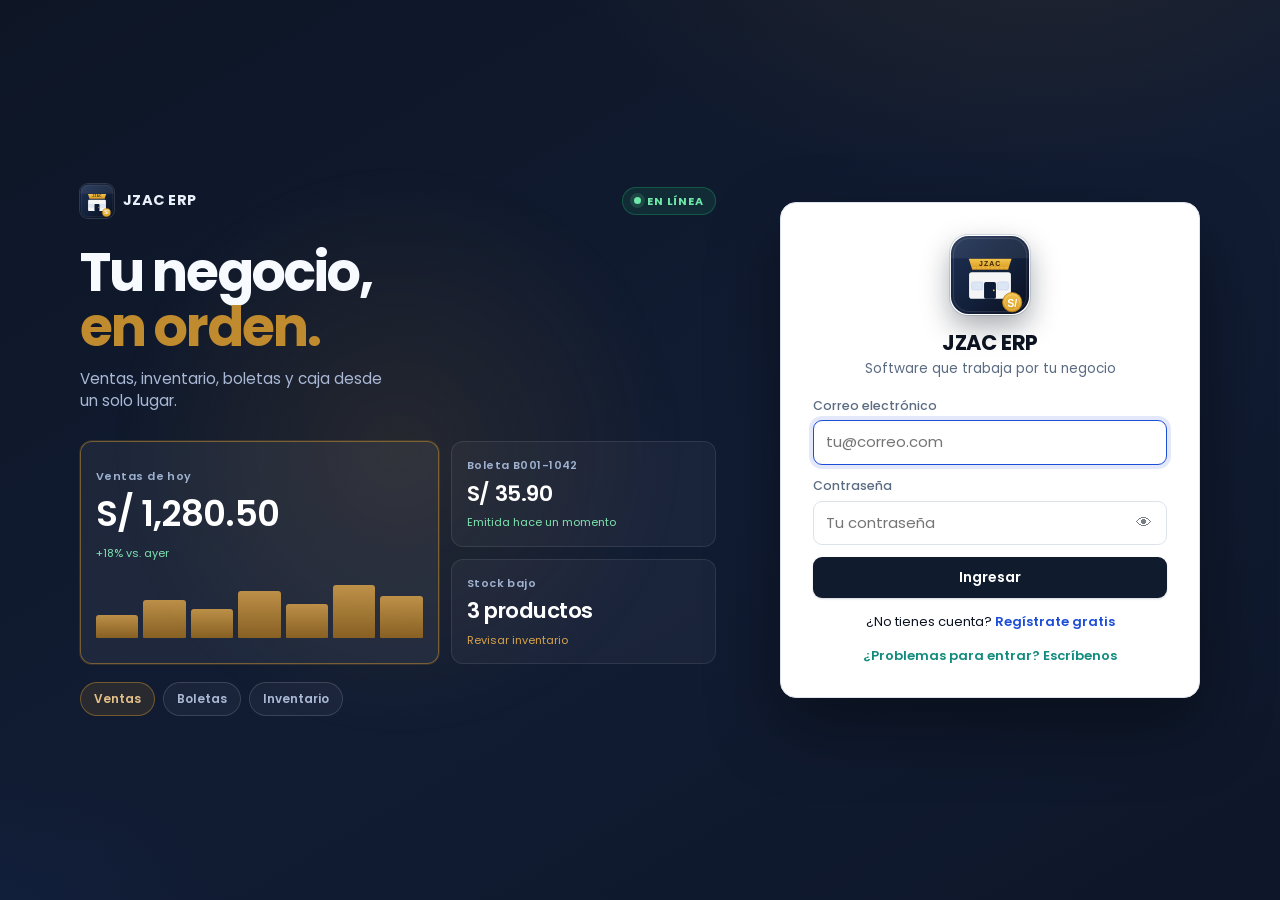
==== commit 4bbc4650: "ERP v1.22.2: manifiesto PWA alineado a los colores actuales" ====
--- a/erp/index.html
+++ b/erp/index.html
@@ -3,7 +3,7 @@
 <head>
   <meta charset="UTF-8">
   <meta name="viewport" content="width=device-width, initial-scale=1.0, viewport-fit=cover">
-  <meta name="theme-color" content="#0D1526">
+  <meta name="theme-color" content="#0E1626">
   <meta name="mobile-web-app-capable" content="yes">
   <meta name="apple-mobile-web-app-capable" content="yes">
   <meta name="apple-mobile-web-app-status-bar-style" content="default">
@@ -11,8 +11,9 @@
   <meta name="description" content="JZAC ERP - Sistema de gestion empresarial: ventas, inventario, fiados y reportes.">
   <title>JZAC ERP</title>
   <link rel="manifest" href="./manifest.json">
+  <link rel="icon" href="./favicon.ico" sizes="48x48">
+  <link rel="icon" type="image/png" href="./icons/icon-192.png" sizes="192x192">
   <link rel="apple-touch-icon" href="./icons/icon-192.png">
-  <link rel="icon" href="./icons/icon-192.png">
   <link rel="preload" as="font" type="font/woff2" href="./css/fonts/poppins-700.woff2" crossorigin>
   <link rel="preload" as="font" type="font/woff2" href="./css/fonts/poppins-500.woff2" crossorigin>
   <link rel="stylesheet" href="./css/app.css">
--- a/erp/css/app.css
+++ b/erp/css/app.css
@@ -4,203 +4,228 @@
 @font-face { font-family: 'Poppins'; font-style: normal; font-weight: 700; font-display: swap; src: url('./fonts/poppins-700.woff2') format('woff2'); }
 
 /* ============================================================
-   JZAC ERP · Design System 1.8 — navy + dorado
+   JZAC ERP · Design System 2.0 — corporativo claro
    ============================================================ */
 :root {
-  --navy: #0A1020;
-  --navy-2: #0D1526;
-  --navy-3: #12203A;
-  --navy-4: #1A2A4A;
-  --oro: #E9A13B;
-  --dorado: #E9A13B;
-  --oro-c: #F5C542;
-  --oro-osc: #C9891C;
-  --grad-oro: linear-gradient(135deg, #F5C542, #E9A13B);
-  --grad-navy: linear-gradient(160deg, #0D1526, #0A1020);
-
-  --bg: #F2F5FA;
+  --navy: #0B1220;
+  --navy-2: #0F172A;
+  --navy-3: #1E293B;
+  --navy-4: #334155;
+  --oro: #9A6A1F;
+  --dorado: #9A6A1F;
+  --oro-c: #C08A2E;
+  --oro-osc: #7C5314;
+  --grad-oro: linear-gradient(135deg, #C08A2E, #9A6A1F);
+  --grad-navy: linear-gradient(180deg, #0F172A, #0B1220);
+  --primario: #101B2E;
+  --primario-hover: #0A1322;
+  --primario-texto: #FFFFFF;
+  --oro-btn: #7C5314;
+
+  --bg: #F3F5F8;
   --superficie: #FFFFFF;
-  --superficie-2: #E8EDF6;
-  --borde: #D6DFEE;
-  --borre-suave: #E3EAF5;
-  --texto: #0D1526;
-  --texto-suave: #5C6E8C;
-  --verde: #0E8450;
-  --verde-c: #18B268;
-  --rojo: #E5484D;
-  --rojo-osc: #C62A2F;
-  --naranja: #E8890C;
-  --azul: #2B6DE5;
-  --gris: #6B7A99;
-  --sombra: 0 8px 28px rgba(10, 16, 32, .08);
-  --sombra-alta: 0 18px 50px rgba(10, 16, 32, .16);
-  --radio: 16px;
-  --radio-ctrl: 12px;
+  --superficie-2: #F5F7FA;
+  --superficie-3: #EEF2F7;
+  --borde: #DDE3EB;
+  --borre-suave: #ECF0F5;
+  --texto: #0B1220;
+  --texto-suave: #5A6B82;
+  --verde: #0F7B47;
+  --verde-c: #12945A;
+  --rojo: #C2383D;
+  --rojo-osc: #A32A2F;
+  --naranja: #B45309;
+  --azul: #1D4ED8;
+  --gris: #64748B;
+  --sombra: 0 1px 2px rgba(15, 23, 42, .04), 0 8px 24px rgba(15, 23, 42, .05);
+  --sombra-alta: 0 18px 48px rgba(15, 23, 42, .16);
+  --radio: 12px;
+  --radio-ctrl: 9px;
+
+  --lado-bg: #0E1626;
+  --lado-texto: #C3CEDD;
+  --lado-suave: #8494AB;
+  --lado-hover: rgba(255, 255, 255, .06);
 }
 [data-tema='oscuro'] {
-  --navy: #E8EEFA;
-  --bg: #0A1020;
-  --superficie: #121B31;
-  --superficie-2: #18233D;
-  --borre-suave: #1C2947;
-  --borde: #243354;
-  --texto: #E8EEFA;
-  --texto-suave: #8FA1C2;
-  --verde: #16B96A;
-  --verde-c: #22C55E;
+  --navy: #E6EBF3;
+  --navy-2: #0F172A;
+  --navy-3: #1E293B;
+  --navy-4: #334155;
+  --oro: #C08A2E;
+  --dorado: #C08A2E;
+  --oro-c: #D8A24A;
+  --oro-osc: #A8761C;
+  --grad-oro: linear-gradient(135deg, #D8A24A, #C08A2E);
+  --grad-navy: linear-gradient(180deg, #0E1626, #0A111F);
+  --primario: #2563EB;
+  --primario-hover: #1D4ED8;
+  --oro-btn: #8A5F16;
+
+  --bg: #0B1220;
+  --superficie: #111A2C;
+  --superficie-2: #16213A;
+  --superficie-3: #1B2842;
+  --borre-suave: #1A2740;
+  --borde: #22304A;
+  --texto: #E6EBF3;
+  --texto-suave: #93A2B8;
+  --verde: #1FA463;
+  --verde-c: #2DBE74;
   --rojo: #F2555A;
-  --rojo-osc: #B3262B;
-  --naranja: #F0A03C;
-  --azul: #5A93F0;
-  --gris: #7284A8;
-  --oro: #F0B052;
-  --dorado: #F0B052;
-  --sombra: 0 8px 28px rgba(0, 0, 0, .35);
-  --sombra-alta: 0 18px 50px rgba(0, 0, 0, .5);
+  --rojo-osc: #C93338;
+  --naranja: #E89B3C;
+  --azul: #5B8DEF;
+  --gris: #8494AB;
+  --sombra: 0 1px 2px rgba(0, 0, 0, .3), 0 12px 30px rgba(0, 0, 0, .25);
+  --sombra-alta: 0 20px 50px rgba(0, 0, 0, .5);
+
+  --lado-bg: #0A111F;
+  --lado-texto: #C3CEDD;
+  --lado-hover: rgba(255, 255, 255, .06);
 }
 
 * { margin: 0; padding: 0; box-sizing: border-box; }
 html { -webkit-text-size-adjust: 100%; }
 body {
   font-family: 'Poppins', system-ui, -apple-system, 'Segoe UI', Roboto, sans-serif;
-  font-size: 15px; line-height: 1.45; color: var(--texto);
+  font-size: 14.5px; line-height: 1.5; color: var(--texto);
   background: var(--bg); min-height: 100dvh;
+  -webkit-font-smoothing: antialiased;
   transition: background .25s, color .25s;
 }
 b, strong { font-weight: 600; }
-h1, h2, h3 { font-weight: 700; letter-spacing: -.01em; }
-h1 { font-size: 1.45rem; }
-h2 { font-size: 1.25rem; }
-h3 { font-size: 1.05rem; }
+h1, h2, h3 { font-weight: 700; letter-spacing: -.015em; }
+h1 { font-size: 1.4rem; }
+h2 { font-size: 1.2rem; }
+h3 { font-size: 1.02rem; }
 a { color: var(--azul); }
 img { max-width: 100%; }
 input, select, textarea, button { font: inherit; color: inherit; }
-:focus-visible { outline: 2px solid var(--oro); outline-offset: 1px; }
-::selection { background: rgba(233, 161, 59, .3); }
+:focus-visible { outline: 2px solid var(--azul); outline-offset: 2px; }
+::selection { background: rgba(29, 78, 216, .16); }
 .texto-suave { color: var(--texto-suave); }
 .rojo { color: var(--rojo); }
 
 /* ---------- botones ---------- */
 .btn {
   display: inline-flex; align-items: center; justify-content: center; gap: 7px;
-  padding: 10px 16px; min-height: 42px; border: 1px solid var(--borde);
+  padding: 9px 14px; min-height: 40px; border: 1px solid var(--borde);
   border-radius: var(--radio-ctrl); background: var(--superficie); color: var(--texto);
-  font-weight: 600; font-size: .92rem; cursor: pointer; text-decoration: none;
+  font-weight: 600; font-size: .88rem; cursor: pointer; text-decoration: none;
+  box-shadow: 0 1px 2px rgba(15, 23, 42, .04);
   transition: background .15s, border-color .15s, transform .12s, box-shadow .15s;
 }
-.btn:hover { border-color: var(--oro); }
-.btn:active { transform: scale(.97); }
-.btn-sm { padding: 6px 11px; min-height: 34px; font-size: .84rem; }
+.btn:hover { background: var(--superficie-2); border-color: #C9D3DF; }
+.btn:active { transform: scale(.98); }
+.btn-sm { padding: 5px 10px; min-height: 32px; font-size: .81rem; }
 .btn-primario {
-  background: var(--grad-oro); border-color: transparent; color: #241703;
-  box-shadow: 0 4px 14px rgba(233, 161, 59, .35);
-}
-.btn-primario:hover { filter: brightness(1.06); box-shadow: 0 6px 18px rgba(233, 161, 59, .45); border-color: transparent; }
-.btn-suave { background: var(--superficie-2); border-color: transparent; }
-.btn-suave:hover { background: var(--borde); border-color: transparent; }
-.btn-aceptar { background: var(--verde); border-color: transparent; color: #fff; }
-.btn-aceptar:hover { filter: brightness(1.08); border-color: transparent; }
-.btn-peligro { background: var(--rojo); border-color: transparent; color: #fff; }
+  background: var(--primario); border-color: transparent; color: var(--primario-texto);
+  box-shadow: 0 1px 2px rgba(15, 23, 42, .18);
+}
+.btn-primario:hover { background: var(--primario-hover); border-color: transparent; box-shadow: 0 3px 10px rgba(15, 23, 42, .2); }
+.btn-suave { background: var(--superficie-2); border-color: transparent; box-shadow: none; }
+.btn-suave:hover { background: var(--superficie-3); border-color: transparent; }
+.btn-aceptar { background: var(--verde); border-color: transparent; color: #fff; box-shadow: none; }
+.btn-aceptar:hover { background: var(--verde-c); border-color: transparent; }
+.btn-peligro { background: var(--rojo); border-color: transparent; color: #fff; box-shadow: none; }
 .btn-peligro:hover { background: var(--rojo-osc); border-color: transparent; }
-.btn-dorado { background: var(--grad-oro); border-color: transparent; color: #241703; }
-.btn-dorado:hover { filter: brightness(1.06); border-color: transparent; }
-.btn-whatsapp { background: var(--verde); border-color: transparent; color: #fff; }
-.btn-whatsapp:hover { filter: brightness(1.08); border-color: transparent; }
+.btn-dorado { background: var(--oro-btn); border-color: transparent; color: #fff; box-shadow: none; }
+.btn-dorado:hover { filter: brightness(.94); border-color: transparent; }
+.btn-whatsapp { background: var(--verde); border-color: transparent; color: #fff; box-shadow: none; }
+.btn-whatsapp:hover { background: var(--verde-c); border-color: transparent; }
 .btn[disabled] { opacity: .5; cursor: not-allowed; }
 
 /* ---------- nav lateral ---------- */
 .nav {
-  position: fixed; inset: 0 auto 0 0; width: 232px; z-index: 60;
-  display: flex; flex-direction: column; gap: 2px; padding: 14px 10px;
-  background: var(--grad-navy); color: #C9D4EA;
-}
-.nav-brand { display: flex; align-items: center; gap: 10px; padding: 6px 8px 14px; }
-.nav-brand img { width: 34px; height: 34px; border-radius: 9px; }
-.nav-brand div { font-weight: 700; color: #fff; line-height: 1.15; }
-.nav-brand small { display: block; font-weight: 400; font-size: .72rem; color: var(--oro); }
+  position: fixed; inset: 0 auto 0 0; width: 236px; z-index: 60;
+  display: flex; flex-direction: column; gap: 2px; padding: 16px 12px;
+  background: var(--lado-bg); color: var(--lado-texto);
+  border-right: 1px solid rgba(255, 255, 255, .06);
+}
+.nav-brand { display: flex; align-items: center; gap: 10px; padding: 4px 8px 16px; margin-bottom: 10px; border-bottom: 1px solid rgba(255, 255, 255, .08); }
+.nav-brand img { width: 32px; height: 32px; border-radius: 8px; }
+.nav-brand div { font-weight: 600; color: #fff; line-height: 1.2; font-size: .95rem; }
+.nav-brand small { display: block; font-weight: 400; font-size: .71rem; color: var(--lado-suave); letter-spacing: .02em; }
 .nav a {
-  display: flex; align-items: center; gap: 10px; padding: 10px 12px;
-  border-radius: var(--radio-ctrl); color: #C9D4EA; text-decoration: none;
-  font-weight: 500; font-size: .9rem; transition: background .15s, color .15s;
-}
-.nav a:hover { background: rgba(233, 161, 59, .1); color: #fff; }
+  display: flex; align-items: center; gap: 10px; padding: 9px 12px;
+  border-radius: 8px; color: var(--lado-texto); text-decoration: none;
+  font-weight: 500; font-size: .875rem; transition: background .15s, color .15s;
+}
+.nav a:hover { background: var(--lado-hover); color: #fff; }
 .nav a.active {
-  background: var(--grad-oro); color: #241703; font-weight: 600;
-  box-shadow: 0 4px 12px rgba(233, 161, 59, .3);
-}
-.nav a .ico { width: 20px; text-align: center; font-size: 1rem; }
+  background: #FFFFFF; color: #0B1220; font-weight: 600;
+  box-shadow: 0 2px 8px rgba(0, 0, 0, .22);
+}
+.nav a .ico { width: 18px; text-align: center; font-size: .95rem; opacity: .85; display: inline-flex; }
+.nav a .ico svg { width: 18px; height: 18px; display: block; }
 #nav-scrim { display: none; }
 
 /* ---------- main / topbar ---------- */
-.main { margin-left: 232px; min-height: 100dvh; display: flex; flex-direction: column; }
+.main { margin-left: 236px; min-height: 100dvh; display: flex; flex-direction: column; }
 .topbar {
   position: sticky; top: 0; z-index: 40; display: flex; align-items: center; gap: 14px;
-  padding: 10px 18px;
-  background: color-mix(in srgb, var(--superficie) 84%, transparent);
-  backdrop-filter: saturate(180%) blur(10px);
-  -webkit-backdrop-filter: saturate(180%) blur(10px);
+  padding: 11px 22px;
+  background: color-mix(in srgb, var(--superficie) 92%, transparent);
+  backdrop-filter: saturate(160%) blur(10px);
+  -webkit-backdrop-filter: saturate(160%) blur(10px);
   border-bottom: 1px solid var(--borde);
-  box-shadow: 0 1px 0 rgba(233, 161, 59, .12);
-}
-.topbar h2 { font-size: 19px; font-weight: 800; letter-spacing: -.02em; flex: 1; }
-.topbar-fecha { font-size: 13px; color: var(--texto-suave); font-variant-numeric: tabular-nums; white-space: nowrap; }
-.topbar-user { font-size: 13px; color: var(--texto-suave); }
-.topbar-user b { color: var(--texto); }
+}
+.topbar h2 { font-size: 1.08rem; font-weight: 700; letter-spacing: -.01em; flex: 1; }
+.topbar-fecha { font-size: 12.5px; color: var(--texto-suave); font-variant-numeric: tabular-nums; white-space: nowrap; }
+.topbar-user { font-size: 12.5px; color: var(--texto-suave); }
+.topbar-user b { color: var(--texto); font-weight: 600; }
 .btn-menu { display: none; }
 #btn-tema { min-width: 74px; justify-content: center; }
-.contenido { padding: 24px; max-width: 1120px; margin: 0 auto; width: 100%; flex: 1; }
+.contenido { padding: 26px; max-width: 1160px; margin: 0 auto; width: 100%; flex: 1; }
 .trial-bar {
   display: flex; align-items: center; justify-content: space-between; gap: 10px; flex-wrap: wrap;
-  padding: 10px 18px; background: rgba(233, 161, 59, .14); border-bottom: 1px solid rgba(233, 161, 59, .3);
-  color: var(--texto); font-size: .88rem;
+  padding: 9px 22px; background: rgba(154, 106, 31, .08); border-bottom: 1px solid rgba(154, 106, 31, .18);
+  color: var(--texto); font-size: .86rem;
 }
 
 /* ---------- secciones / tarjetas ---------- */
-.seccion-titulo { display: flex; align-items: center; gap: 9px; font-size: 1.05rem; font-weight: 700; margin: 4px 0 12px; }
-.seccion-titulo::before { content: ''; width: 5px; height: 20px; border-radius: 3px; background: var(--grad-oro); }
+.seccion-titulo { display: flex; align-items: center; gap: 9px; font-size: 1rem; font-weight: 700; margin: 2px 0 14px; }
+.seccion-titulo::before { content: ''; width: 3px; height: 16px; border-radius: 2px; background: var(--texto); opacity: .75; }
 .card {
   min-width: 0;
   background: var(--superficie); border: 1px solid var(--borde); border-radius: var(--radio);
-  padding: 16px; box-shadow: var(--sombra);
-}
-.stat { position: relative; min-height: 118px; padding-top: 18px; overflow: hidden; }
-.stat .stat-titulo { font-size: 12.5px; color: var(--texto-suave); font-weight: 700; text-transform: uppercase; letter-spacing: .5px; padding-right: 52px; }
+  padding: 18px; box-shadow: var(--sombra);
+}
+.stat { position: relative; min-height: 106px; padding: 16px; overflow: hidden; }
+.stat .stat-titulo { font-size: 11.5px; color: var(--texto-suave); font-weight: 600; text-transform: uppercase; letter-spacing: .06em; padding-right: 50px; }
 .stat .stat-valor {
-  font-size: clamp(20px, 2.4vw, 28px); font-weight: 800; margin-top: 8px;
-  white-space: nowrap; font-variant-numeric: tabular-nums; letter-spacing: -.6px; line-height: 1.15;
+  font-size: clamp(20px, 2.2vw, 26px); font-weight: 700; margin-top: 7px;
+  white-space: nowrap; font-variant-numeric: tabular-nums; letter-spacing: -.02em; line-height: 1.15;
   overflow: hidden; text-overflow: ellipsis;
 }
 .stat .stat-icono {
-  position: absolute; top: 16px; right: 16px;
-  width: 40px; height: 40px;
+  position: absolute; top: 15px; right: 15px;
+  width: 36px; height: 36px;
   display: flex; align-items: center; justify-content: center;
-  font-size: 20px; font-weight: 800;
-  background: var(--bg); border: 1px solid var(--borde);
-  border-radius: 12px; opacity: .95;
-}
-.stat.verde { border-top: 4px solid var(--verde-c); }
-.stat.verde .stat-icono { color: var(--verde); }
-.stat.dorado { border-top: 4px solid var(--oro); }
-.stat.dorado .stat-icono { color: var(--oro-osc); }
-.stat.rojo { border-top: 4px solid var(--rojo); }
-.stat.rojo .stat-icono { color: var(--rojo); }
-.stat.azul { border-top: 4px solid var(--azul); }
-.stat.azul .stat-icono { color: var(--azul); }
-.stat.gris { border-top: 4px solid var(--texto-suave); }
-.stat.gris .stat-icono { color: var(--texto-suave); }
+  font-size: 17px; font-weight: 700;
+  background: var(--superficie-2); border: 1px solid var(--borde);
+  border-radius: 9px; opacity: 1;
+}
+.stat.verde .stat-icono { color: var(--verde); background: rgba(15, 123, 71, .08); border-color: rgba(15, 123, 71, .16); }
+.stat.dorado .stat-icono { color: var(--oro-osc); background: rgba(154, 106, 31, .08); border-color: rgba(154, 106, 31, .18); }
+.stat.rojo .stat-icono { color: var(--rojo); background: rgba(194, 56, 61, .08); border-color: rgba(194, 56, 61, .16); }
+.stat.azul .stat-icono { color: var(--azul); background: rgba(29, 78, 216, .08); border-color: rgba(29, 78, 216, .16); }
+.stat.gris .stat-icono { color: var(--texto-suave); background: var(--superficie-3); border-color: var(--borde); }
 .resumen-general { display: grid; grid-template-columns: repeat(auto-fit, minmax(155px, 1fr)); gap: 12px; margin-bottom: 16px; }
 .resumen-fila { display: flex; align-items: center; justify-content: space-between; padding: 9px 0; border-bottom: 1px dashed var(--borre-suave); font-size: .9rem; }
 .resumen-fila:last-child { border-bottom: 0; }
 .resumen-fila b { font-variant-numeric: tabular-nums; }
 
 /* ---------- formularios ---------- */
-label { display: block; font-size: .82rem; font-weight: 600; margin: 0 0 4px; color: var(--texto-suave); }
+label { display: block; font-size: .78rem; font-weight: 500; margin: 0 0 5px; color: var(--texto-suave); }
 input, select, textarea {
-  width: 100%; padding: 10px 12px; min-height: 44px; border: 1px solid var(--borde);
+  width: 100%; padding: 10px 12px; min-height: 42px; border: 1px solid var(--borde);
   border-radius: var(--radio-ctrl); background: var(--superficie); color: var(--texto);
-  font-size: 15px; transition: border-color .15s, box-shadow .15s;
-}
-input:focus, select:focus, textarea:focus { border-color: var(--oro); box-shadow: 0 0 0 3px rgba(233, 161, 59, .18); outline: none; }
+  font-size: 15px; transition: border-color .15s, box-shadow .15s, background .15s;
+}
+input:hover, select:hover, textarea:hover { border-color: #C9D3DF; }
+input:focus, select:focus, textarea:focus { border-color: var(--azul); box-shadow: 0 0 0 3px rgba(29, 78, 216, .12); outline: none; }
 .fila { display: grid; grid-template-columns: minmax(0, 1fr) minmax(0, 1fr); gap: 12px; }
 .campo { margin-bottom: 12px; }
 .checks { display: flex; flex-direction: column; gap: 8px; }
@@ -211,36 +236,36 @@
 .tabla-wrap { overflow-x: auto; border: 1px solid var(--borde); border-radius: var(--radio); background: var(--superficie); box-shadow: var(--sombra); }
 table { width: 100%; border-collapse: collapse; font-size: .88rem; min-width: 560px; }
 th {
-  text-align: left; padding: 11px 13px; font-size: .7rem; font-weight: 700; text-transform: uppercase;
-  letter-spacing: .06em; color: var(--texto-suave); background: var(--superficie-2); border-bottom: 1px solid var(--borde);
+  text-align: left; padding: 10px 14px; font-size: .69rem; font-weight: 600; text-transform: uppercase;
+  letter-spacing: .07em; color: var(--texto-suave); background: var(--superficie-2); border-bottom: 1px solid var(--borde);
   white-space: nowrap;
 }
-td { padding: 11px 13px; border-bottom: 1px solid var(--borre-suave); vertical-align: middle; }
+td { padding: 10px 14px; border-bottom: 1px solid var(--borre-suave); vertical-align: middle; }
 tr:last-child td { border-bottom: 0; }
 tbody tr { transition: background .12s; }
-tbody tr:hover { background: rgba(233, 161, 59, .05); }
-.tabla-wrap a { color: var(--verde-c); font-weight: 600; text-decoration: underline; }
+tbody tr:hover { background: var(--superficie-2); }
+.tabla-wrap a { color: var(--azul); font-weight: 600; text-decoration: underline; }
 .num { text-align: right; font-variant-numeric: tabular-nums; }
 .acciones { display: flex; gap: 6px; flex-wrap: wrap; }
 
 /* ---------- badges ---------- */
-.badge { display: inline-flex; align-items: center; padding: 3px 10px; border-radius: 99px; font-size: .72rem; font-weight: 700; }
-.badge-verde { background: rgba(22, 185, 106, .16); color: var(--verde); }
-.badge-rojo { background: rgba(229, 72, 77, .16); color: var(--rojo); }
-.badge-dorado { background: rgba(233, 161, 59, .18); color: var(--oro-osc); }
+.badge { display: inline-flex; align-items: center; padding: 3px 9px; border-radius: 6px; font-size: .7rem; font-weight: 600; letter-spacing: .01em; }
+.badge-verde { background: rgba(15, 123, 71, .1); color: var(--verde); }
+.badge-rojo { background: rgba(194, 56, 61, .1); color: var(--rojo); }
+.badge-dorado { background: rgba(154, 106, 31, .1); color: var(--oro-osc); }
 [data-tema='oscuro'] .badge-dorado { color: var(--oro); }
-.badge-azul { background: rgba(43, 109, 229, .16); color: var(--azul); }
-.badge-gris { background: rgba(107, 122, 153, .16); color: var(--gris); }
+.badge-azul { background: rgba(29, 78, 216, .1); color: var(--azul); }
+.badge-gris { background: rgba(100, 116, 139, .12); color: var(--gris); }
 
 /* ---------- modal ---------- */
 .modal-fondo {
   position: fixed; inset: 0; z-index: 80; display: flex; align-items: center; justify-content: center;
-  padding: 16px; background: rgba(10, 16, 32, .55); backdrop-filter: blur(3px);
+  padding: 16px; background: rgba(11, 18, 32, .48); backdrop-filter: blur(2px);
 }
 .modal {
   width: 100%; max-width: 480px; max-height: 90dvh; overflow-y: auto;
-  background: var(--superficie); border: 1px solid var(--borde); border-radius: var(--radio);
-  padding: 18px; box-shadow: var(--sombra-alta); animation: modalSube .22s ease;
+  background: var(--superficie); border: 1px solid var(--borde); border-radius: 14px;
+  padding: 20px; box-shadow: var(--sombra-alta); animation: modalSube .22s ease;
 }
 .modal.amplio { max-width: 720px; }
 .modal-hdr { display: flex; align-items: center; justify-content: space-between; gap: 10px; margin-bottom: 14px; }
@@ -255,53 +280,51 @@
 /* ---------- toasts ---------- */
 #toast { position: fixed; bottom: calc(22px + env(safe-area-inset-bottom, 0px)); left: 50%; transform: translateX(-50%); z-index: 90; display: flex; flex-direction: column; gap: 8px; align-items: center; pointer-events: none; }
 .toast-item {
-  padding: 11px 18px; border-radius: 999px; background: var(--navy-3); color: #fff;
-  font-size: .88rem; font-weight: 600; box-shadow: var(--sombra-alta); border: 1px solid rgba(233, 161, 59, .35);
+  padding: 10px 16px; border-radius: 10px; background: var(--navy-3); color: #fff;
+  font-size: .86rem; font-weight: 500; box-shadow: var(--sombra-alta); border: 1px solid rgba(255, 255, 255, .08);
 }
 [data-tema='oscuro'] .toast-item { background: #1A2A4A; }
 .toast-item.bien { background: var(--verde); border-color: transparent; box-shadow: 0 10px 26px rgba(14, 132, 80, .4); }
 .toast-item.mal { background: var(--rojo); border-color: transparent; box-shadow: 0 10px 26px rgba(229, 72, 77, .4); }
 
 /* ---------- vacío ---------- */
-.vacio { text-align: center; padding: 44px 18px; color: var(--texto-suave); }
-.vacio .big { font-size: 2.6rem; margin-bottom: 8px; }
+.vacio { text-align: center; padding: 40px 18px; color: var(--texto-suave); }
+.vacio .big { font-size: 1.12rem; font-weight: 600; color: var(--texto); margin-bottom: 6px; }
 
 /* ---------- splash ---------- */
 .splash {
   position: fixed; inset: 0; z-index: 200; display: flex; flex-direction: column; align-items: center; justify-content: center; gap: 14px;
-  background: radial-gradient(1.2fr 1.2fr at 50% 38%, #12203A 0%, #0A1020 62%); color: #fff;
+  background: radial-gradient(900px 480px at 50% 35%, #111C33 0%, #0B1220 65%); color: #fff;
   transition: opacity .4s, visibility .4s;
 }
 .splash.hidden { opacity: 0; visibility: hidden; pointer-events: none; }
-.splash-logo { width: 86px; height: 86px; border-radius: 22px; box-shadow: 0 0 0 3px rgba(233, 161, 59, .5), 0 14px 40px rgba(0, 0, 0, .45); animation: respiro 2s ease-in-out infinite; }
-.splash h1 { color: var(--oro-c); font-size: 1.3rem; letter-spacing: .02em; }
-.splash p { color: #8FA1C2; font-size: .85rem; }
-@keyframes respiro { 0%, 100% { transform: scale(1); } 50% { transform: scale(1.05); } }
+.splash-logo { width: 82px; height: 82px; border-radius: 18px; box-shadow: 0 0 0 1px rgba(255, 255, 255, .08), 0 16px 44px rgba(0, 0, 0, .5); animation: respiro 2.4s ease-in-out infinite; }
+.splash h1 { color: #F7FAFF; font-size: 1.15rem; font-weight: 600; letter-spacing: .05em; }
+.splash p { color: #8494AB; font-size: .82rem; }
+@keyframes respiro { 0%, 100% { transform: scale(1); } 50% { transform: scale(1.03); } }
 
 /* ---------- auth / licencia ---------- */
 .auth {
   min-height: 100dvh; display: flex; align-items: center; justify-content: center; padding: 20px;
   background:
-    radial-gradient(900px 480px at 85% -10%, rgba(233, 161, 59, .18), transparent 60%),
-    radial-gradient(700px 420px at -10% 110%, rgba(43, 109, 229, .16), transparent 60%),
-    linear-gradient(150deg, #0D1526 0%, #12203A 55%, #0A1020 140%);
+    radial-gradient(800px 460px at 80% -10%, rgba(192, 138, 46, .1), transparent 60%),
+    radial-gradient(700px 420px at -10% 110%, rgba(37, 99, 235, .08), transparent 60%),
+    linear-gradient(150deg, #0E1626 0%, #111C33 55%, #0B1220 140%);
 }
 .auth-caja {
   background: var(--superficie); border: 1px solid var(--borde);
-  border-radius: 22px; padding: 32px; width: 100%; max-width: 400px;
-  box-shadow: 0 30px 80px rgba(0, 0, 0, .45);
+  border-radius: 16px; padding: 32px; width: 100%; max-width: 400px;
+  box-shadow: 0 28px 70px rgba(0, 0, 0, .4);
 }
 .auth-logo { display: flex; justify-content: center; margin-bottom: 12px; }
 .auth-logo img {
-  width: 88px; height: 88px; border-radius: 24px;
-  box-shadow: 0 12px 28px rgba(10, 16, 32, .5), 0 0 0 6px rgba(233, 161, 59, .16);
-}
-.auth-titulo { text-align: center; font-size: 23px; font-weight: 800; color: var(--oro-osc); letter-spacing: .3px; }
-[data-tema='oscuro'] .auth-titulo { color: var(--oro); }
-.auth-sub { text-align: center; color: var(--texto-suave); font-size: 14px; margin-bottom: 18px; }
+  width: 80px; height: 80px; border-radius: 18px;
+  box-shadow: 0 12px 28px rgba(10, 16, 32, .35), 0 0 0 1px var(--borde);
+}
+.auth-titulo { text-align: center; font-size: 21px; font-weight: 700; color: var(--texto); letter-spacing: -.01em; }
+.auth-sub { text-align: center; color: var(--texto-suave); font-size: 13.5px; margin-bottom: 18px; }
 .auth-enlace { text-align: center; margin-top: 14px; font-size: 13px; }
-.auth-enlace a { color: var(--oro-osc); font-weight: 700; text-decoration: none; cursor: pointer; }
-[data-tema='oscuro'] .auth-enlace a { color: var(--oro); }
+.auth-enlace a { color: var(--azul); font-weight: 600; text-decoration: none; cursor: pointer; }
 .auth-input-wrap { position: relative; }
 .auth-input-wrap input { padding-right: 44px; }
 .auth-eye {
@@ -340,12 +363,12 @@
 }
 .auth-visual::before {
   content: ""; position: absolute; inset: -14% -12%;
-  background: radial-gradient(circle at var(--mx) var(--my), rgba(233, 161, 59, .2), transparent 55%);
+  background: radial-gradient(circle at var(--mx) var(--my), rgba(192, 138, 46, .12), transparent 55%);
   pointer-events: none; z-index: -1; filter: blur(6px);
 }
 .av-top { display: flex; align-items: center; justify-content: space-between; gap: 12px; margin-bottom: 28px; }
 .av-marca { display: inline-flex; align-items: center; gap: 9px; font-weight: 700; letter-spacing: .02em; }
-.av-marca img { width: 34px; height: 34px; border-radius: 10px; box-shadow: 0 0 0 3px rgba(233, 161, 59, .2); }
+.av-marca img { width: 34px; height: 34px; border-radius: 8px; box-shadow: 0 0 0 1px rgba(255, 255, 255, .14); }
 .av-estado {
   display: inline-flex; align-items: center; gap: 6px;
   padding: 5px 11px; border-radius: 999px;
@@ -359,15 +382,14 @@
 .av-paneles { margin-top: 28px; display: grid; grid-template-columns: 1.15fr .85fr; gap: 12px; }
 .av-card {
   display: flex; flex-direction: column; align-items: flex-start; gap: 4px;
-  padding: 16px; border-radius: 18px; text-align: left; cursor: pointer;
-  border: 1px solid rgba(255, 255, 255, .12);
-  background: linear-gradient(160deg, rgba(26, 42, 74, .92), rgba(13, 21, 38, .92));
+  padding: 15px; border-radius: 12px; text-align: left; cursor: pointer;
+  border: 1px solid rgba(255, 255, 255, .09);
+  background: rgba(255, 255, 255, .04);
   color: #EAF0FA; font: inherit;
-  box-shadow: 0 16px 40px rgba(0, 0, 0, .28);
   transition: border-color .2s, transform .2s, box-shadow .2s, background .2s;
 }
-.av-card:hover { transform: translateY(-3px); border-color: rgba(233, 161, 59, .45); }
-.av-card.on { border-color: rgba(233, 161, 59, .7); box-shadow: 0 16px 40px rgba(0, 0, 0, .32), 0 0 0 1px rgba(233, 161, 59, .2); }
+.av-card:hover { transform: translateY(-2px); border-color: rgba(255, 255, 255, .2); }
+.av-card.on { border-color: rgba(192, 138, 46, .55); background: rgba(255, 255, 255, .06); box-shadow: 0 0 0 1px rgba(192, 138, 46, .18); }
 .av-card span { font-size: 11px; font-weight: 600; letter-spacing: .04em; color: #9FB1D0; }
 .av-card b { font-size: 1.35rem; letter-spacing: -.02em; color: #fff; }
 .av-card small { font-size: 11px; color: #7EE2AE; }
@@ -375,9 +397,9 @@
 .av-ventas b { font-size: clamp(1.6rem, 3vw, 2.2rem); }
 .av-boleta { transform: translateZ(28px); }
 .av-stock { transform: translateZ(18px); }
-.av-stock small { color: #F5C542; }
+.av-stock small { color: #D8A24A; }
 .av-bars { display: flex; align-items: flex-end; gap: 5px; width: 100%; height: 60px; margin-top: 12px; }
-.av-bars i { flex: 1; border-radius: 5px 5px 2px 2px; background: linear-gradient(180deg, #F5C542, #C9891C); opacity: .85; height: 38%; transform-origin: bottom; animation: avBarra .9s cubic-bezier(.2, .8, .2, 1) both; }
+.av-bars i { flex: 1; border-radius: 3px 3px 1px 1px; background: linear-gradient(180deg, #D8A24A, #9A6A1F); opacity: .8; height: 38%; transform-origin: bottom; animation: avBarra .9s cubic-bezier(.2, .8, .2, 1) both; }
 .av-bars i:nth-child(2) { height: 62%; animation-delay: .05s; }
 .av-bars i:nth-child(3) { height: 48%; animation-delay: .1s; }
 .av-bars i:nth-child(4) { height: 78%; animation-delay: .15s; }
@@ -391,12 +413,12 @@
   color: #A9B8D4; font: inherit; font-size: 12px; font-weight: 600;
   transition: .2s ease;
 }
-.av-punto:hover { color: #fff; border-color: rgba(233, 161, 59, .5); }
-.av-punto.on { background: rgba(233, 161, 59, .16); border-color: rgba(233, 161, 59, .6); color: #F5C542; }
+.av-punto:hover { color: #fff; border-color: rgba(255, 255, 255, .3); }
+.av-punto.on { background: rgba(192, 138, 46, .14); border-color: rgba(192, 138, 46, .5); color: #E3C08A; }
 .auth-login .campo input { transition: border-color .2s, box-shadow .2s, background .2s; }
-.auth-login .campo input:focus { border-color: var(--oro); box-shadow: 0 0 0 4px rgba(233, 161, 59, .14); }
-.auth-login .btn-primario { transition: transform .2s, box-shadow .2s, filter .2s; }
-.auth-login .btn-primario:hover { transform: translateY(-2px); filter: brightness(1.04); box-shadow: 0 12px 28px rgba(233, 161, 59, .3); }
+.auth-login .campo input:focus { border-color: var(--azul); box-shadow: 0 0 0 4px rgba(29, 78, 216, .12); }
+.auth-login .btn-primario { transition: transform .2s, box-shadow .2s, background .2s; }
+.auth-login .btn-primario:hover { transform: translateY(-1px); background: var(--primario-hover); box-shadow: 0 10px 24px rgba(15, 23, 42, .25); }
 .auth-login #auth-form > form { animation: authForm .32s ease both; }
 @keyframes authEntra { from { opacity: 0; transform: translateY(18px) scale(.97); } to { opacity: 1; transform: none; } }
 @keyframes avEntra { from { opacity: 0; transform: translateY(22px); } to { opacity: 1; transform: none; } }
@@ -441,7 +463,7 @@
 }
 .scan-reticula::before {
   content: ""; width: 66%; height: 58%;
-  border: 2px solid rgba(233, 161, 59, .85); border-radius: 14px;
+  border: 2px solid rgba(37, 99, 235, .85); border-radius: 14px;
   box-shadow: 0 0 0 9999px rgba(11, 18, 32, .45);
   animation: pulso 1.6s ease-in-out infinite;
 }
@@ -531,7 +553,7 @@
   padding: 8px 12px; cursor: pointer; font-family: inherit; text-align: left;
   transition: border-color .15s ease, transform .15s ease;
 }
-.chip:hover, .chip:focus-visible { border-color: var(--oro); transform: translateY(-2px); }
+.chip:hover, .chip:focus-visible { border-color: var(--azul); transform: translateY(-2px); }
 .chip span { font-size: 12.5px; font-weight: 600; color: var(--texto); max-width: 120px; overflow: hidden; text-overflow: ellipsis; white-space: nowrap; }
 .chip b { font-size: 13px; color: var(--verde); }
 .preview-prod { margin-top: 6px; font-size: 13px; color: var(--texto); min-height: 0; }
@@ -547,8 +569,8 @@
   border-radius: 999px; padding: 6px 14px; font-size: 13px; font-weight: 600; cursor: pointer; font-family: inherit;
   transition: background .15s ease, color .15s ease;
 }
-.gp-cat:hover { border-color: var(--oro); }
-.gp-cat.activa { background: var(--grad-oro); color: #241703; border-color: transparent; }
+.gp-cat:hover { border-color: var(--azul); }
+.gp-cat.activa { background: var(--primario); color: var(--primario-texto); border-color: transparent; }
 .gp-red { display: grid; grid-template-columns: repeat(auto-fill, minmax(86px, 1fr)); gap: 8px; margin-top: 8px; }
 .gp-item {
   display: flex; flex-direction: column; align-items: center; gap: 5px;
@@ -556,35 +578,28 @@
   padding: 10px 4px 8px; cursor: pointer; font-family: inherit; text-align: center;
   transition: border-color .15s ease, transform .15s ease, box-shadow .15s ease;
 }
-.gp-item:hover { border-color: var(--oro); transform: translateY(-2px); box-shadow: var(--sombra); }
+.gp-item:hover { border-color: var(--azul); transform: translateY(-2px); box-shadow: var(--sombra); }
 .gp-item:disabled { opacity: .55; }
 .gp-nombre { font-size: 12px; line-height: 1.15; color: var(--texto); max-width: 96%; display: -webkit-box; -webkit-line-clamp: 2; -webkit-box-orient: vertical; overflow: hidden; }
-.gp-precio { font-size: 12.5px; font-weight: 800; color: var(--oro-osc); }
-[data-tema='oscuro'] .gp-precio { color: var(--oro); }
+.gp-precio { font-size: 12.5px; font-weight: 700; color: var(--texto); }
 
 /* ---------- pasos / wizard ---------- */
 .steps-viewport { overflow: hidden; }
 .steps { display: flex; gap: 6px; margin-bottom: 14px; }
 .steps .st { flex: 1; height: 5px; border-radius: 99px; background: var(--superficie-2); }
-.steps .st.on { background: var(--grad-oro); }
+.steps .st.on { background: var(--primario); }
 
 /* ---------- avisos ---------- */
 .aviso-cuenta, .aviso-respaldo {
   padding: 12px 14px; border-radius: var(--radio-ctrl); font-size: .88rem; margin: 10px 0;
-  background: rgba(233, 161, 59, .14); border: 1px solid rgba(233, 161, 59, .35); color: var(--texto);
+  background: rgba(154, 106, 31, .08); border: 1px solid rgba(154, 106, 31, .2); color: var(--texto);
 }
 .aviso-cuenta .texto-suave, .aviso-respaldo .texto-suave { color: var(--texto-suave); }
-[data-tema='oscuro'] .aviso-cuenta, [data-tema='oscuro'] .aviso-respaldo { background: rgba(233, 161, 59, .12); }
+[data-tema='oscuro'] .aviso-cuenta, [data-tema='oscuro'] .aviso-respaldo { background: rgba(192, 138, 46, .1); }
 .aviso-cuenta a, .aviso-respaldo a { color: var(--verde-c); font-weight: 600; }
 
-/* ---------- cursor custom (desktop) ---------- */
-.cursor-ring, .cursor-dot { display: none; }
-@media (hover: hover) and (pointer: fine) {
-  .cursor-ring, .cursor-dot { display: block; position: fixed; top: 0; left: 0; z-index: 300; pointer-events: none; border-radius: 50%; }
-  .cursor-ring { width: 30px; height: 30px; border: 2px solid var(--oro); opacity: .55; transition: transform .18s ease, opacity .18s; transform: translate(-50%, -50%); }
-  .cursor-dot { width: 5px; height: 5px; background: var(--oro); transform: translate(-50%, -50%); }
-  body:hover .cursor-ring { opacity: .85; }
-}
+/* ---------- cursor custom (desactivado en diseño corporativo) ---------- */
+.cursor-ring, .cursor-dot { display: none !important; }
 
 /* ---------- reveal (entrada scroll) ---------- */
 .reveal { opacity: 0; transform: translateY(16px); transition: opacity .45s ease, transform .45s ease; }
